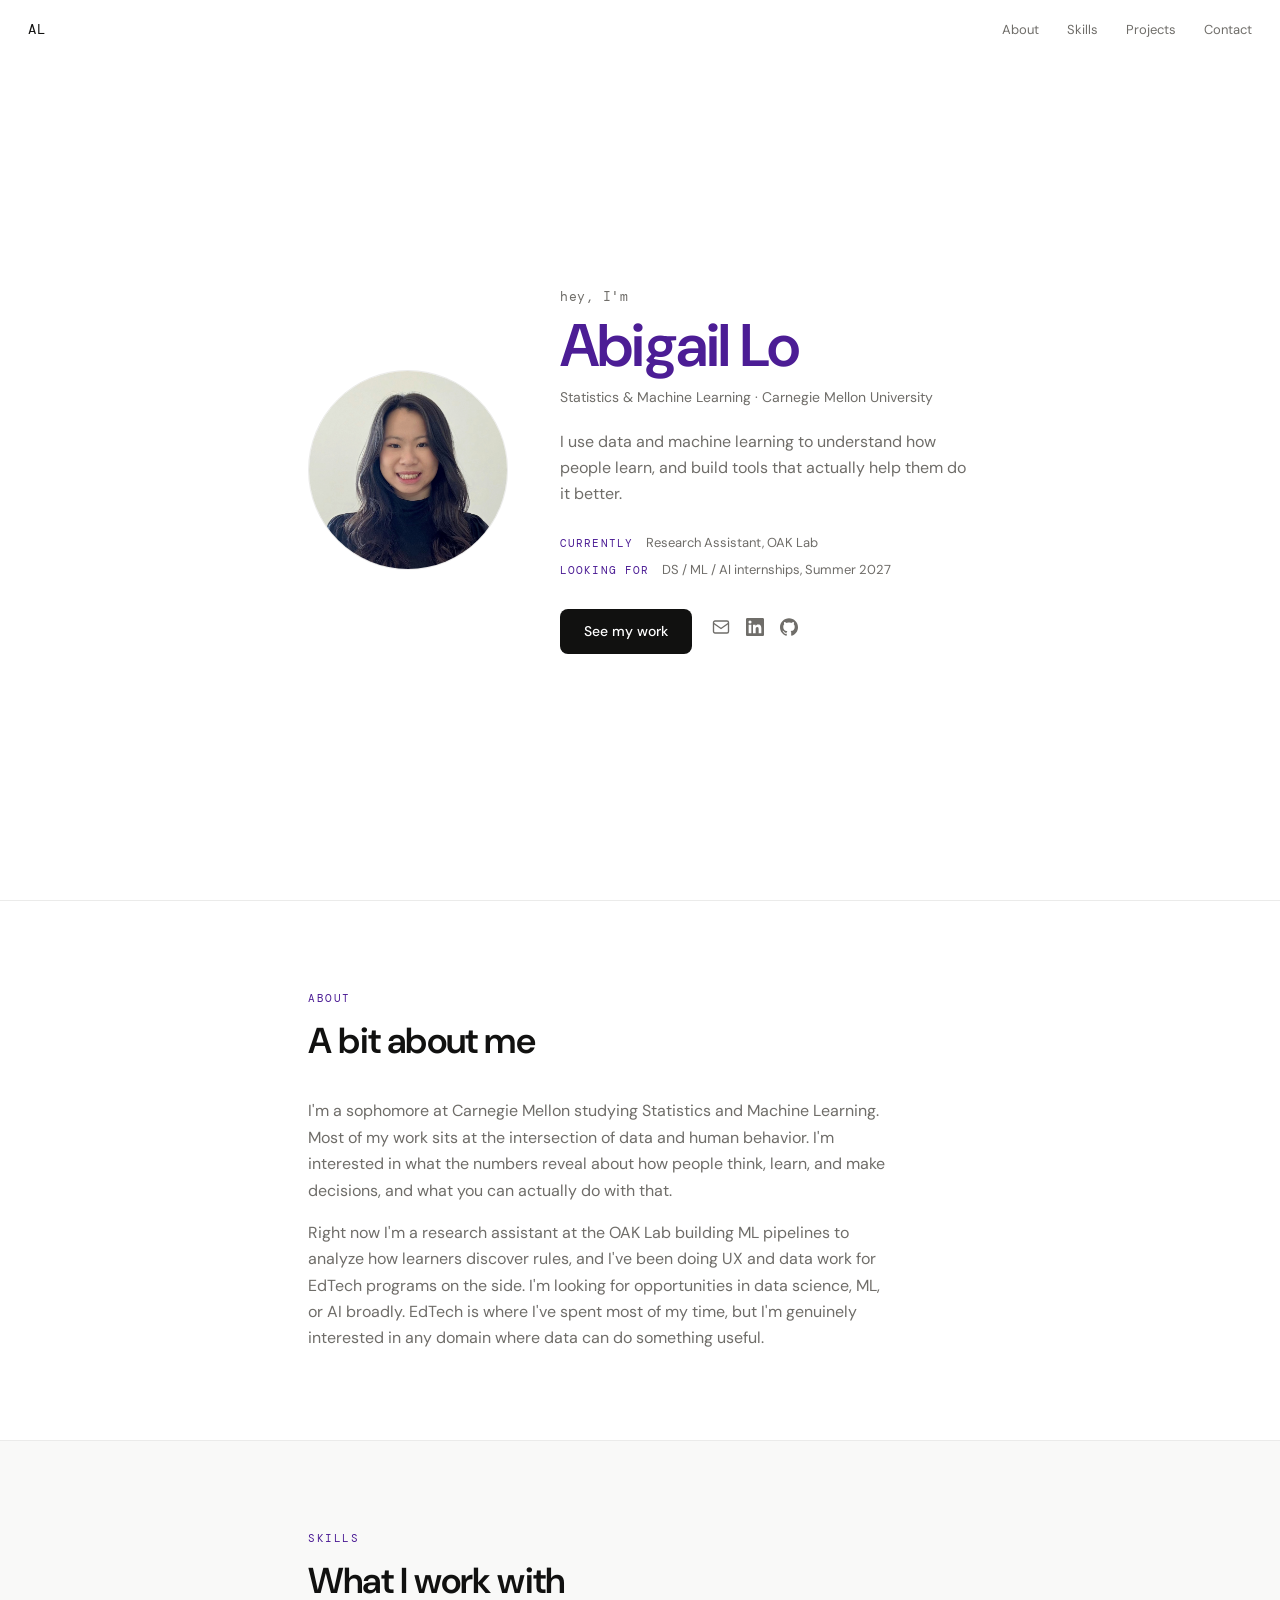
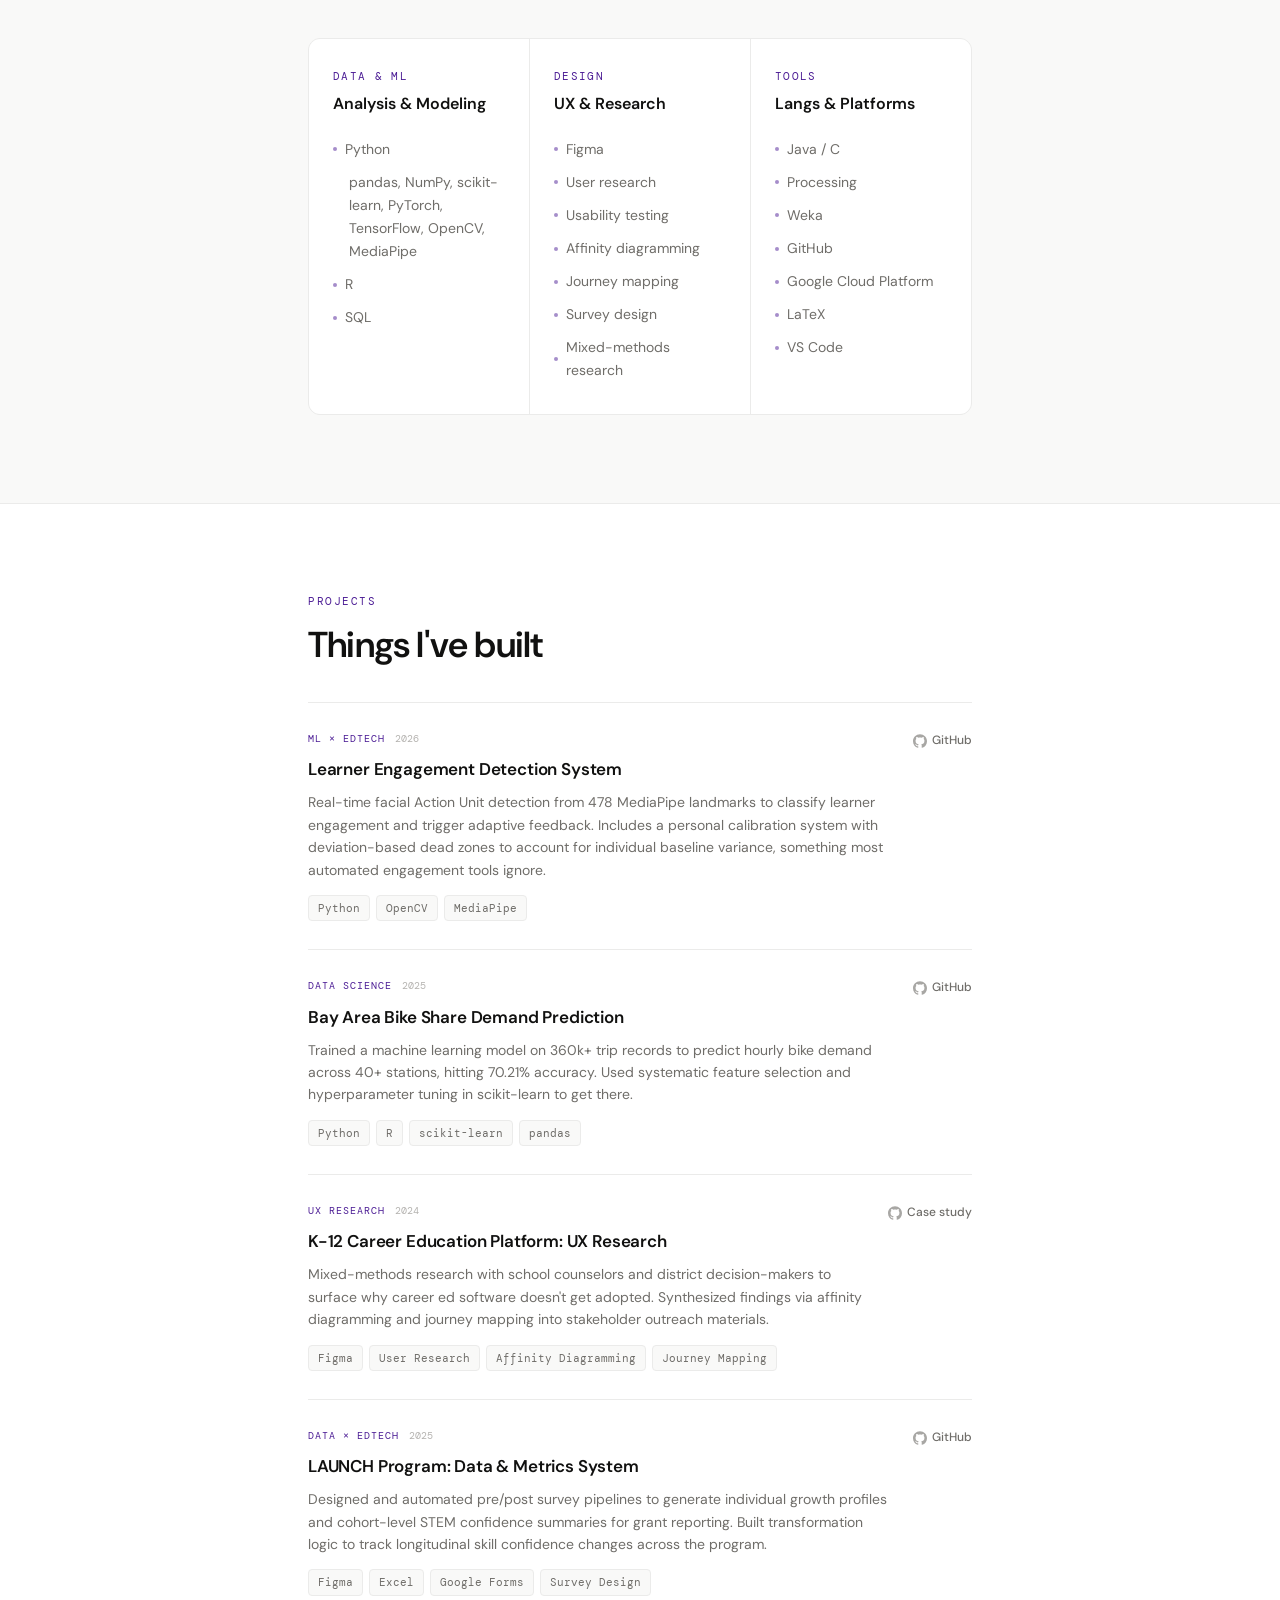
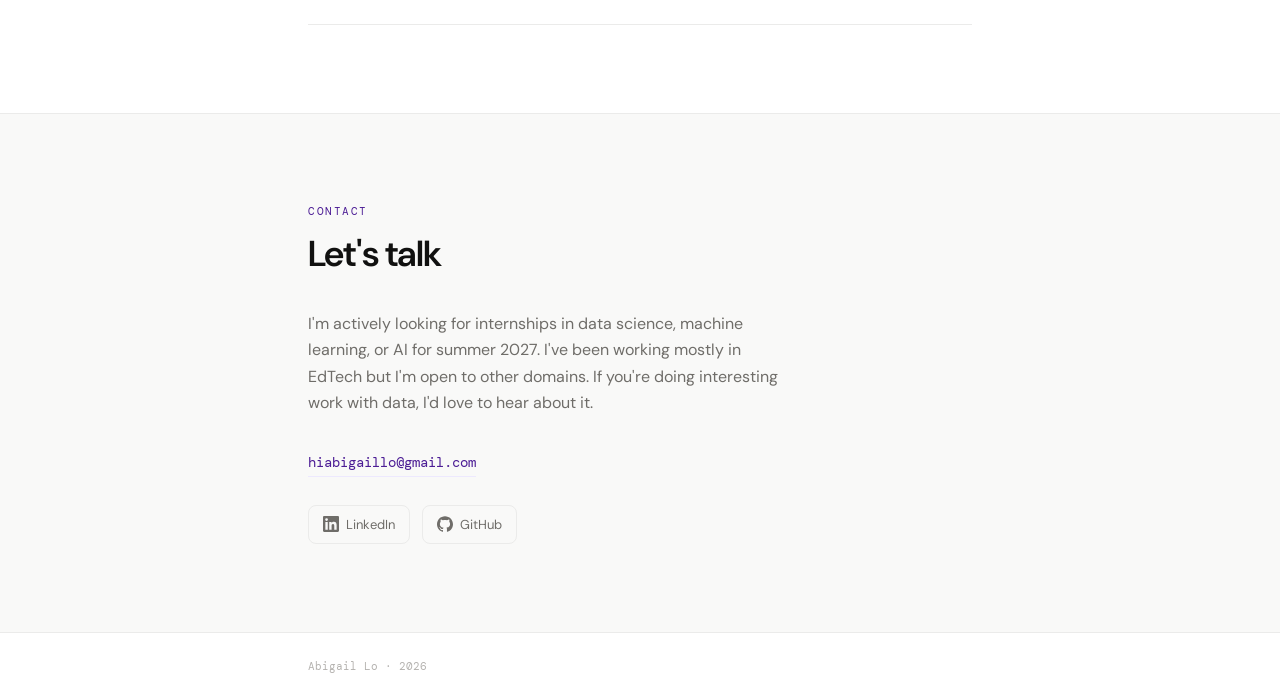
==== index.html @ 0ecbbf52 "initial portfolio site" ====
<!DOCTYPE html>
<html lang="en">
<head>
  <meta charset="UTF-8" />
  <meta name="viewport" content="width=device-width, initial-scale=1.0" />
  <title>Abigail Lo</title>
  <link rel="stylesheet" href="styles.css" />
  <link rel="preconnect" href="https://fonts.googleapis.com" />
  <link rel="preconnect" href="https://fonts.gstatic.com" crossorigin />
  <link href="https://fonts.googleapis.com/css2?family=DM+Sans:ital,opsz,wght@0,9..40,300;0,9..40,400;0,9..40,500;0,9..40,600;1,9..40,400&family=DM+Mono:wght@400;500&display=swap" rel="stylesheet" />
</head>
<body>

  <!-- ── NAV ─────────────────────────────────────────────── -->
  <nav class="nav" id="nav">
    <a class="nav__logo" href="#header-page">AL</a>
    <ul class="nav__links">
      <li><a href="#about">About</a></li>
      <li><a href="#skills">Skills</a></li>
      <li><a href="#projects">Projects</a></li>
      <li><a href="#contact">Contact</a></li>
    </ul>
    <button class="nav__burger" aria-label="Toggle menu" id="burger">
      <span></span><span></span><span></span>
    </button>
  </nav>

  <div class="nav__drawer" id="drawer">
    <ul>
      <li><a href="#about">About</a></li>
      <li><a href="#skills">Skills</a></li>
      <li><a href="#projects">Projects</a></li>
      <li><a href="#contact">Contact</a></li>
    </ul>
  </div>

  <!-- ── HERO / ABOUT ─────────────────────────────────────── -->
  <section class="header-page" id="header-page">
    <div class="container">
      <div class="header-page__inner reveal">

        <img src="headshot.jpg" alt="Abigail Lo" class="header-page__photo" />

        <div class="header-page__content">
          <span class="header-page__greeting">hey, I'm</span>
          <h1 class="header-page__name">Abigail Lo</h1>
          <p class="header-page__meta">Statistics &amp; Machine Learning &middot; Carnegie Mellon University</p>
          <p class="header-page__bio">I use data and machine learning to understand how people learn, and build tools that actually help them do it better.</p>
          <div class="header-page__currently">
            <div><span>Currently</span> Research Assistant, OAK Lab</div>
            <div><span>Looking for</span> DS / ML / AI internships, Summer 2027</div>
          </div>
          <div class="header-page__actions">
            <a class="btn btn--primary" href="#projects">See my work</a>
            <div class="header-page__socials">
              <a href="mailto:hiabigaillo@gmail.com" aria-label="Email">
                <svg width="18" height="18" viewBox="0 0 24 24" fill="none" stroke="currentColor" stroke-width="1.8"><rect x="2" y="4" width="20" height="16" rx="2"/><path d="m2 7 10 7 10-7"/></svg>
              </a>
              <a href="https://www.linkedin.com/in/lo-abigail/" target="_blank" rel="noopener" aria-label="LinkedIn">
                <svg width="18" height="18" viewBox="0 0 24 24" fill="currentColor"><path d="M20.447 20.452h-3.554v-5.569c0-1.328-.027-3.037-1.852-3.037-1.853 0-2.136 1.445-2.136 2.939v5.667H9.351V9h3.414v1.561h.046c.477-.9 1.637-1.85 3.37-1.85 3.601 0 4.267 2.37 4.267 5.455v6.286zM5.337 7.433a2.062 2.062 0 0 1-2.063-2.065 2.064 2.064 0 1 1 2.063 2.065zm1.782 13.019H3.555V9h3.564v11.452zM22.225 0H1.771C.792 0 0 .774 0 1.729v20.542C0 23.227.792 24 1.771 24h20.451C23.2 24 24 23.227 24 22.271V1.729C24 .774 23.2 0 22.222 0h.003z"/></svg>
              </a>
              <a href="https://github.com/HiAbigailLo" target="_blank" rel="noopener" aria-label="GitHub">
                <svg width="18" height="18" viewBox="0 0 24 24" fill="currentColor"><path d="M12 .297c-6.63 0-12 5.373-12 12 0 5.303 3.438 9.8 8.205 11.385.6.113.82-.258.82-.577 0-.285-.01-1.04-.015-2.04-3.338.724-4.042-1.61-4.042-1.61C4.422 18.07 3.633 17.7 3.633 17.7c-1.087-.744.084-.729.084-.729 1.205.084 1.838 1.236 1.838 1.236 1.07 1.835 2.809 1.305 3.495.998.108-.776.417-1.305.76-1.605-2.665-.3-5.466-1.332-5.466-5.93 0-1.31.465-2.38 1.235-3.22-.135-.303-.54-1.523.105-3.176 0 0 1.005-.322 3.3 1.23.96-.267 1.98-.399 3-.405 1.02.006 2.04.138 3 .405 2.28-1.552 3.285-1.23 3.285-1.23.645 1.653.24 2.873.12 3.176.765.84 1.23 1.91 1.23 3.22 0 4.61-2.805 5.625-5.475 5.92.42.36.81 1.096.81 2.22 0 1.606-.015 2.896-.015 3.286 0 .315.21.69.825.57C20.565 22.092 24 17.592 24 12.297c0-6.627-5.373-12-12-12"/></svg>
              </a>
            </div>
          </div>
        </div>

      </div>
    </div>
  </section>

  <hr class="divider" />

  <!-- ── ABOUT ─────────────────────────────────────────────── -->
  <section class="about section" id="about">
    <div class="container">
      <span class="section__label reveal">About</span>
      <h2 class="section__title reveal">A bit about me</h2>
      <div class="about__text reveal">
        <p>I'm a sophomore at Carnegie Mellon studying Statistics and Machine Learning. Most of my work sits at the intersection of data and human behavior. I'm interested in what the numbers reveal about how people think, learn, and make decisions, and what you can actually do with that.</p>
        <p>Right now I'm a research assistant at the OAK Lab building ML pipelines to analyze how learners discover rules, and I've been doing UX and data work for EdTech programs on the side. I'm looking for opportunities in data science, ML, or AI broadly. EdTech is where I've spent most of my time, but I'm genuinely interested in any domain where data can do something useful.</p>
      </div>
    </div>
  </section>

  <hr class="divider" />

  <!-- ── SKILLS ─────────────────────────────────────────────── -->
  <section class="skills section" id="skills">
    <div class="container">
      <span class="section__label reveal">Skills</span>
      <h2 class="section__title reveal">What I work with</h2>
      <div class="skills__grid reveal">

        <div class="skills__group">
          <span class="skills__group-label">Data &amp; ML</span>
          <h3>Analysis &amp; Modeling</h3>
          <ul class="skills__list">
            <li>Python</li>
            <li class="skills__sub-item">pandas, NumPy, scikit-learn, PyTorch, TensorFlow, OpenCV, MediaPipe</li>
            <li>R</li>
            <li>SQL</li>
          </ul>
        </div>

        <div class="skills__group">
          <span class="skills__group-label">Design</span>
          <h3>UX &amp; Research</h3>
          <ul class="skills__list">
            <li>Figma</li>
            <li>User research</li>
            <li>Usability testing</li>
            <li>Affinity diagramming</li>
            <li>Journey mapping</li>
            <li>Survey design</li>
            <li>Mixed-methods research</li>
          </ul>
        </div>

        <div class="skills__group">
          <span class="skills__group-label">Tools</span>
          <h3>Langs &amp; Platforms</h3>
          <ul class="skills__list">
            <li>Java / C</li>
            <li>Processing</li>
            <li>Weka</li>
            <li>GitHub</li>
            <li>Google Cloud Platform</li>
            <li>LaTeX</li>
            <li>VS Code</li>
          </ul>
        </div>

      </div>
    </div>
  </section>

  <hr class="divider" />

  <!-- ── PROJECTS ─────────────────────────────────────────────── -->
  <section class="projects section" id="projects">
    <div class="container">
      <span class="section__label reveal">Projects</span>
      <h2 class="section__title reveal">Things I've built</h2>

      <div class="projects__list">

        <article class="project-card reveal">
          <div class="project-card__left">
            <div class="project-card__meta">
              <span class="project-card__domain">ML × EdTech</span>
              <span class="project-card__year">2026</span>
            </div>
            <h3 class="project-card__title">Learner Engagement Detection System</h3>
            <p class="project-card__desc">Real-time facial Action Unit detection from 478 MediaPipe landmarks to classify learner engagement and trigger adaptive feedback. Includes a personal calibration system with deviation-based dead zones to account for individual baseline variance, something most automated engagement tools ignore.</p>
            <div class="project-card__tags">
              <span>Python</span><span>OpenCV</span><span>MediaPipe</span>
            </div>
          </div>
          <div class="project-card__links">
            <a href="https://github.com/HiAbigailLo" target="_blank" rel="noopener" class="project-card__link">
              <svg width="14" height="14" viewBox="0 0 24 24" fill="currentColor"><path d="M12 .297c-6.63 0-12 5.373-12 12 0 5.303 3.438 9.8 8.205 11.385.6.113.82-.258.82-.577 0-.285-.01-1.04-.015-2.04-3.338.724-4.042-1.61-4.042-1.61C4.422 18.07 3.633 17.7 3.633 17.7c-1.087-.744.084-.729.084-.729 1.205.084 1.838 1.236 1.838 1.236 1.07 1.835 2.809 1.305 3.495.998.108-.776.417-1.305.76-1.605-2.665-.3-5.466-1.332-5.466-5.93 0-1.31.465-2.38 1.235-3.22-.135-.303-.54-1.523.105-3.176 0 0 1.005-.322 3.3 1.23.96-.267 1.98-.399 3-.405 1.02.006 2.04.138 3 .405 2.28-1.552 3.285-1.23 3.285-1.23.645 1.653.24 2.873.12 3.176.765.84 1.23 1.91 1.23 3.22 0 4.61-2.805 5.625-5.475 5.92.42.36.81 1.096.81 2.22 0 1.606-.015 2.896-.015 3.286 0 .315.21.69.825.57C20.565 22.092 24 17.592 24 12.297c0-6.627-5.373-12-12-12"/></svg>
              GitHub
            </a>
          </div>
        </article>

        <article class="project-card reveal">
          <div class="project-card__left">
            <div class="project-card__meta">
              <span class="project-card__domain">Data Science</span>
              <span class="project-card__year">2025</span>
            </div>
            <h3 class="project-card__title">Bay Area Bike Share Demand Prediction</h3>
            <p class="project-card__desc">Trained a machine learning model on 360k+ trip records to predict hourly bike demand across 40+ stations, hitting 70.21% accuracy. Used systematic feature selection and hyperparameter tuning in scikit-learn to get there.</p>
            <div class="project-card__tags">
              <span>Python</span><span>R</span><span>scikit-learn</span><span>pandas</span>
            </div>
          </div>
          <div class="project-card__links">
            <a href="https://github.com/HiAbigailLo" target="_blank" rel="noopener" class="project-card__link">
              <svg width="14" height="14" viewBox="0 0 24 24" fill="currentColor"><path d="M12 .297c-6.63 0-12 5.373-12 12 0 5.303 3.438 9.8 8.205 11.385.6.113.82-.258.82-.577 0-.285-.01-1.04-.015-2.04-3.338.724-4.042-1.61-4.042-1.61C4.422 18.07 3.633 17.7 3.633 17.7c-1.087-.744.084-.729.084-.729 1.205.084 1.838 1.236 1.838 1.236 1.07 1.835 2.809 1.305 3.495.998.108-.776.417-1.305.76-1.605-2.665-.3-5.466-1.332-5.466-5.93 0-1.31.465-2.38 1.235-3.22-.135-.303-.54-1.523.105-3.176 0 0 1.005-.322 3.3 1.23.96-.267 1.98-.399 3-.405 1.02.006 2.04.138 3 .405 2.28-1.552 3.285-1.23 3.285-1.23.645 1.653.24 2.873.12 3.176.765.84 1.23 1.91 1.23 3.22 0 4.61-2.805 5.625-5.475 5.92.42.36.81 1.096.81 2.22 0 1.606-.015 2.896-.015 3.286 0 .315.21.69.825.57C20.565 22.092 24 17.592 24 12.297c0-6.627-5.373-12-12-12"/></svg>
              GitHub
            </a>
          </div>
        </article>

        <article class="project-card reveal">
          <div class="project-card__left">
            <div class="project-card__meta">
              <span class="project-card__domain">UX Research</span>
              <span class="project-card__year">2024</span>
            </div>
            <h3 class="project-card__title">K-12 Career Education Platform: UX Research</h3>
            <p class="project-card__desc">Mixed-methods research with school counselors and district decision-makers to surface why career ed software doesn't get adopted. Synthesized findings via affinity diagramming and journey mapping into stakeholder outreach materials.</p>
            <div class="project-card__tags">
              <span>Figma</span><span>User Research</span><span>Affinity Diagramming</span><span>Journey Mapping</span>
            </div>
          </div>
          <div class="project-card__links">
            <a href="https://github.com/HiAbigailLo" target="_blank" rel="noopener" class="project-card__link">
              <svg width="14" height="14" viewBox="0 0 24 24" fill="currentColor"><path d="M12 .297c-6.63 0-12 5.373-12 12 0 5.303 3.438 9.8 8.205 11.385.6.113.82-.258.82-.577 0-.285-.01-1.04-.015-2.04-3.338.724-4.042-1.61-4.042-1.61C4.422 18.07 3.633 17.7 3.633 17.7c-1.087-.744.084-.729.084-.729 1.205.084 1.838 1.236 1.838 1.236 1.07 1.835 2.809 1.305 3.495.998.108-.776.417-1.305.76-1.605-2.665-.3-5.466-1.332-5.466-5.93 0-1.31.465-2.38 1.235-3.22-.135-.303-.54-1.523.105-3.176 0 0 1.005-.322 3.3 1.23.96-.267 1.98-.399 3-.405 1.02.006 2.04.138 3 .405 2.28-1.552 3.285-1.23 3.285-1.23.645 1.653.24 2.873.12 3.176.765.84 1.23 1.91 1.23 3.22 0 4.61-2.805 5.625-5.475 5.92.42.36.81 1.096.81 2.22 0 1.606-.015 2.896-.015 3.286 0 .315.21.69.825.57C20.565 22.092 24 17.592 24 12.297c0-6.627-5.373-12-12-12"/></svg>
              Case study
            </a>
          </div>
        </article>

        <article class="project-card reveal">
          <div class="project-card__left">
            <div class="project-card__meta">
              <span class="project-card__domain">Data × EdTech</span>
              <span class="project-card__year">2025</span>
            </div>
            <h3 class="project-card__title">LAUNCH Program: Data &amp; Metrics System</h3>
            <p class="project-card__desc">Designed and automated pre/post survey pipelines to generate individual growth profiles and cohort-level STEM confidence summaries for grant reporting. Built transformation logic to track longitudinal skill confidence changes across the program.</p>
            <div class="project-card__tags">
              <span>Figma</span><span>Excel</span><span>Google Forms</span><span>Survey Design</span>
            </div>
          </div>
          <div class="project-card__links">
            <a href="https://github.com/HiAbigailLo" target="_blank" rel="noopener" class="project-card__link">
              <svg width="14" height="14" viewBox="0 0 24 24" fill="currentColor"><path d="M12 .297c-6.63 0-12 5.373-12 12 0 5.303 3.438 9.8 8.205 11.385.6.113.82-.258.82-.577 0-.285-.01-1.04-.015-2.04-3.338.724-4.042-1.61-4.042-1.61C4.422 18.07 3.633 17.7 3.633 17.7c-1.087-.744.084-.729.084-.729 1.205.084 1.838 1.236 1.838 1.236 1.07 1.835 2.809 1.305 3.495.998.108-.776.417-1.305.76-1.605-2.665-.3-5.466-1.332-5.466-5.93 0-1.31.465-2.38 1.235-3.22-.135-.303-.54-1.523.105-3.176 0 0 1.005-.322 3.3 1.23.96-.267 1.98-.399 3-.405 1.02.006 2.04.138 3 .405 2.28-1.552 3.285-1.23 3.285-1.23.645 1.653.24 2.873.12 3.176.765.84 1.23 1.91 1.23 3.22 0 4.61-2.805 5.625-5.475 5.92.42.36.81 1.096.81 2.22 0 1.606-.015 2.896-.015 3.286 0 .315.21.69.825.57C20.565 22.092 24 17.592 24 12.297c0-6.627-5.373-12-12-12"/></svg>
              GitHub
            </a>
          </div>
        </article>

      </div>
    </div>
  </section>

  <hr class="divider" />

  <!-- ── CONTACT ─────────────────────────────────────────────── -->
  <section class="contact section" id="contact">
    <div class="container">
      <span class="section__label reveal">Contact</span>
      <h2 class="section__title reveal">Let's talk</h2>
      <div class="contact__body reveal">
        <p>I'm actively looking for internships in data science, machine learning, or AI for summer 2027. I've been working mostly in EdTech but I'm open to other domains. If you're doing interesting work with data, I'd love to hear about it.</p>
        <a class="contact__email" href="mailto:hiabigaillo@gmail.com">hiabigaillo@gmail.com</a>
        <div class="contact__icons">
          <a href="https://www.linkedin.com/in/lo-abigail/" target="_blank" rel="noopener" class="contact__icon-link" aria-label="LinkedIn">
            <svg width="16" height="16" viewBox="0 0 24 24" fill="currentColor"><path d="M20.447 20.452h-3.554v-5.569c0-1.328-.027-3.037-1.852-3.037-1.853 0-2.136 1.445-2.136 2.939v5.667H9.351V9h3.414v1.561h.046c.477-.9 1.637-1.85 3.37-1.85 3.601 0 4.267 2.37 4.267 5.455v6.286zM5.337 7.433a2.062 2.062 0 0 1-2.063-2.065 2.064 2.064 0 1 1 2.063 2.065zm1.782 13.019H3.555V9h3.564v11.452zM22.225 0H1.771C.792 0 0 .774 0 1.729v20.542C0 23.227.792 24 1.771 24h20.451C23.2 24 24 23.227 24 22.271V1.729C24 .774 23.2 0 22.222 0h.003z"/></svg>
            LinkedIn
          </a>
          <a href="https://github.com/HiAbigailLo" target="_blank" rel="noopener" class="contact__icon-link" aria-label="GitHub">
            <svg width="16" height="16" viewBox="0 0 24 24" fill="currentColor"><path d="M12 .297c-6.63 0-12 5.373-12 12 0 5.303 3.438 9.8 8.205 11.385.6.113.82-.258.82-.577 0-.285-.01-1.04-.015-2.04-3.338.724-4.042-1.61-4.042-1.61C4.422 18.07 3.633 17.7 3.633 17.7c-1.087-.744.084-.729.084-.729 1.205.084 1.838 1.236 1.838 1.236 1.07 1.835 2.809 1.305 3.495.998.108-.776.417-1.305.76-1.605-2.665-.3-5.466-1.332-5.466-5.93 0-1.31.465-2.38 1.235-3.22-.135-.303-.54-1.523.105-3.176 0 0 1.005-.322 3.3 1.23.96-.267 1.98-.399 3-.405 1.02.006 2.04.138 3 .405 2.28-1.552 3.285-1.23 3.285-1.23.645 1.653.24 2.873.12 3.176.765.84 1.23 1.91 1.23 3.22 0 4.61-2.805 5.625-5.475 5.92.42.36.81 1.096.81 2.22 0 1.606-.015 2.896-.015 3.286 0 .315.21.69.825.57C20.565 22.092 24 17.592 24 12.297c0-6.627-5.373-12-12-12"/></svg>
            GitHub
          </a>
        </div>
      </div>
    </div>
  </section>

  <!-- ── FOOTER ─────────────────────────────────────────────── -->
  <footer class="footer">
    <div class="container">
      <p>Abigail Lo · <span id="year"></span></p>
    </div>
  </footer>

  <script src="script.js"></script>
</body>
</html>
---- styles.css ----
/* ── Reset & Base ─────────────────────────────────────────── */
*, *::before, *::after { box-sizing: border-box; margin: 0; padding: 0; }

:root {
  --bg:         #FFFFFF;
  --bg-subtle:  #F9F9F8;
  --border:     #EBEBEA;
  --text:       #111110;
  --text-muted: #6F6D69;
  --text-light: #B5B3B0;

  --purple:     #4C1D95;
  --purple-dim: #EDE9FE;

  --radius-sm:  4px;
  --radius-md:  8px;
  --radius-lg:  12px;

  --shadow-sm:  0 1px 3px rgba(0,0,0,0.06);
  --shadow-md:  0 4px 16px rgba(0,0,0,0.08);

  --font-sans:  'DM Sans', system-ui, sans-serif;
  --font-mono:  'DM Mono', monospace;

  --nav-h: 60px;
  --max-w: 720px;
}

html { scroll-behavior: smooth; }

body {
  font-family: var(--font-sans);
  background: var(--bg);
  color: var(--text);
  line-height: 1.65;
  -webkit-font-smoothing: antialiased;
}

a { color: inherit; text-decoration: none; }
ul { list-style: none; }

.container {
  max-width: var(--max-w);
  margin: 0 auto;
  padding: 0 28px;
}

.section { padding: 88px 0; }

/* ── Reveal ───────────────────────────────────────────────── */
.reveal {
  opacity: 0;
  transform: translateY(18px);
  transition: opacity 0.5s ease, transform 0.5s ease;
}
.reveal.visible { opacity: 1; transform: translateY(0); }

/* ── Section labels ───────────────────────────────────────── */
.section__label {
  display: block;
  font-family: var(--font-mono);
  font-size: 11px;
  letter-spacing: 0.14em;
  text-transform: uppercase;
  color: var(--purple);
  margin-bottom: 12px;
}

.section__title {
  font-size: clamp(26px, 3.5vw, 36px);
  font-weight: 600;
  letter-spacing: -0.022em;
  line-height: 1.2;
  margin-bottom: 36px;
}

/* ── Buttons ──────────────────────────────────────────────── */
.btn {
  display: inline-flex;
  align-items: center;
  gap: 8px;
  padding: 11px 24px;
  border-radius: var(--radius-md);
  font-size: 14px;
  font-weight: 500;
  cursor: pointer;
  border: none;
  transition: opacity 0.15s, transform 0.15s;
}
.btn:hover { transform: translateY(-1px); opacity: 0.88; }

.btn--primary { background: var(--text); color: var(--bg); }
.btn--ghost {
  background: transparent;
  color: var(--text-muted);
  border: 1px solid var(--border);
}
.btn--ghost:hover { color: var(--text); opacity: 1; }

/* ── Nav ──────────────────────────────────────────────────── */
.nav {
  position: fixed;
  top: 0; left: 0; right: 0;
  height: var(--nav-h);
  display: flex;
  align-items: center;
  justify-content: space-between;
  padding: 0 28px;
  background: rgba(255,255,255,0.9);
  backdrop-filter: blur(10px);
  -webkit-backdrop-filter: blur(10px);
  border-bottom: 1px solid transparent;
  z-index: 100;
  transition: border-color 0.2s;
}
.nav.scrolled { border-bottom-color: var(--border); }

.nav__logo {
  font-family: var(--font-mono);
  font-size: 14px;
  color: var(--text);
  letter-spacing: 0.05em;
}

.nav__links {
  display: flex;
  align-items: center;
  gap: 28px;
}
.nav__links a {
  font-size: 13px;
  color: var(--text-muted);
  transition: color 0.15s;
}
.nav__links a:hover { color: var(--text); }

.nav__resume {
  font-family: var(--font-mono);
  font-size: 12px !important;
  color: var(--purple) !important;
  border: 1px solid var(--purple-dim) !important;
  padding: 5px 12px;
  border-radius: var(--radius-sm);
}
.nav__resume:hover { background: var(--purple-dim); opacity: 1 !important; }

.nav__burger {
  display: none;
  flex-direction: column;
  gap: 5px;
  background: none;
  border: none;
  cursor: pointer;
  padding: 4px;
}
.nav__burger span {
  display: block;
  width: 20px;
  height: 1.5px;
  background: var(--text);
  border-radius: 2px;
}

.nav__drawer {
  display: none;
  position: fixed;
  top: var(--nav-h);
  left: 0; right: 0;
  background: var(--bg);
  border-bottom: 1px solid var(--border);
  padding: 20px 28px 28px;
  z-index: 99;
  opacity: 0;
  transform: translateY(-6px);
  transition: transform 0.2s ease, opacity 0.2s ease;
  pointer-events: none;
}
.nav__drawer.open { transform: translateY(0); opacity: 1; pointer-events: all; }
.nav__drawer ul { display: flex; flex-direction: column; gap: 16px; }
.nav__drawer a { font-size: 15px; color: var(--text); }

@media (max-width: 600px) {
  .nav__links { display: none; }
  .nav__burger { display: flex; }
  .nav__drawer { display: block; }
}

/* ── Hero ─────────────────────────────────────────────────── */
.header-page {
  min-height: 100svh;
  display: flex;
  align-items: center;
  padding: calc(var(--nav-h) + 40px) 0 60px;
}

.header-page__inner {
  display: grid;
  grid-template-columns: 200px 1fr;
  gap: 52px;
  align-items: center;
}

.header-page__photo {
  width: 200px;
  height: 200px;
  border-radius: 50%;
  object-fit: cover;
  object-position: center 15%;
  border: 1px solid var(--border);
}

.header-page__greeting {
  font-family: var(--font-mono);
  font-size: 13px;
  color: var(--text-muted);
  letter-spacing: 0.04em;
  display: block;
  margin-bottom: 8px;
}

.header-page__name {
  font-size: clamp(36px, 5.5vw, 60px);
  font-weight: 600;
  letter-spacing: -0.03em;
  line-height: 1.0;
  margin-bottom: 10px;
  color: var(--purple);
}

.header-page__meta {
  font-size: 14px;
  color: var(--text-muted);
  margin-bottom: 20px;
}

.header-page__bio {
  font-size: 16px;
  color: var(--text-muted);
  line-height: 1.65;
  max-width: 480px;
  margin-bottom: 24px;
}

.header-page__currently {
  display: flex;
  flex-direction: column;
  gap: 6px;
  margin-bottom: 28px;
}

.header-page__currently div {
  font-size: 13px;
  color: var(--text-muted);
}

.header-page__currently span {
  font-family: var(--font-mono);
  font-size: 11px;
  text-transform: uppercase;
  letter-spacing: 0.1em;
  color: var(--purple);
  margin-right: 10px;
}

.header-page__actions {
  display: flex;
  align-items: center;
  gap: 20px;
  flex-wrap: wrap;
}

.header-page__socials {
  display: flex;
  gap: 16px;
}

.header-page__socials a {
  color: var(--text-muted);
  transition: color 0.15s;
}
.header-page__socials a:hover { color: var(--text); }

@media (max-width: 600px) {
  .header-page__inner {
    grid-template-columns: 1fr;
    text-align: center;
  }
  .header-page__photo {
    width: 140px;
    height: 140px;
    margin: 0 auto;
  }
  .header-page__bio { max-width: 100%; }
  .header-page__actions { justify-content: center; }
  .header-page__socials { justify-content: center; }
}

/* ── Divider ──────────────────────────────────────────────── */
.divider {
  border: none;
  border-top: 1px solid var(--border);
  margin: 0;
}

/* ── About ────────────────────────────────────────────────── */

/* ── About ────────────────────────────────────────────────── */
.about { background: var(--bg); }

.about__text p {
  font-size: 16px;
  color: var(--text-muted);
  margin-bottom: 16px;
  max-width: 580px;
}
.about__text p:last-child { margin-bottom: 0; }

/* ── Skills ───────────────────────────────────────────────── */
.skills { background: var(--bg-subtle); }

.skills__grid {
  display: grid;
  grid-template-columns: repeat(3, 1fr);
  gap: 1px;
  background: var(--border);
  border: 1px solid var(--border);
  border-radius: var(--radius-lg);
  overflow: hidden;
}

.skills__group {
  background: var(--bg);
  padding: 28px 24px 32px;
}

.skills__group-label {
  font-family: var(--font-mono);
  font-size: 11px;
  letter-spacing: 0.12em;
  text-transform: uppercase;
  color: var(--purple);
  display: block;
  margin-bottom: 6px;
}

.skills__group h3 {
  font-size: 16px;
  font-weight: 600;
  margin-bottom: 20px;
  color: var(--text);
}

.skills__list {
  display: flex;
  flex-direction: column;
  gap: 10px;
}

.skills__list li {
  font-size: 14px;
  color: var(--text-muted);
  display: flex;
  align-items: center;
  gap: 8px;
}

.skills__sub-item {
  font-size: 12px;
  color: var(--text-light);
  padding-left: 16px;
}

.skills__sub-item::before {
  display: none;
}

.skills__list li::before {
  content: '';
  width: 4px;
  height: 4px;
  border-radius: 50%;
  background: var(--purple);
  flex-shrink: 0;
  opacity: 0.5;
}

@media (max-width: 640px) {
  .skills__grid { grid-template-columns: 1fr; }
}

/* ── Projects ─────────────────────────────────────────────── */
.projects { background: var(--bg); }

.projects__list {
  display: flex;
  flex-direction: column;
  gap: 0;
}

.project-card {
  padding: 28px 0;
  border-bottom: 1px solid var(--border);
  display: grid;
  grid-template-columns: 1fr auto;
  gap: 20px;
  align-items: start;
  transition: background 0.15s;
}
.project-card:first-child { border-top: 1px solid var(--border); }

.project-card__left { min-width: 0; }

.project-card__meta {
  display: flex;
  align-items: center;
  gap: 10px;
  margin-bottom: 8px;
}

.project-card__domain {
  font-family: var(--font-mono);
  font-size: 10px;
  letter-spacing: 0.1em;
  text-transform: uppercase;
  color: var(--purple);
}

.project-card__year {
  font-family: var(--font-mono);
  font-size: 10px;
  color: var(--text-light);
}

.project-card__title {
  font-size: 17px;
  font-weight: 600;
  letter-spacing: -0.01em;
  margin-bottom: 8px;
  color: var(--text);
}

.project-card__desc {
  font-size: 14px;
  color: var(--text-muted);
  line-height: 1.6;
  margin-bottom: 14px;
}

.project-card__tags {
  display: flex;
  flex-wrap: wrap;
  gap: 6px;
}
.project-card__tags span {
  font-family: var(--font-mono);
  font-size: 11px;
  padding: 3px 9px;
  background: var(--bg-subtle);
  border: 1px solid var(--border);
  border-radius: var(--radius-sm);
  color: var(--text-muted);
}

.project-card__links {
  display: flex;
  flex-direction: column;
  gap: 8px;
  align-items: flex-end;
  flex-shrink: 0;
}

.project-card__link {
  display: inline-flex;
  align-items: center;
  gap: 5px;
  font-size: 12px;
  font-weight: 500;
  color: var(--text-muted);
  white-space: nowrap;
  transition: color 0.15s;
}
.project-card__link:hover { color: var(--text); }
.project-card__link svg { opacity: 0.6; }

@media (max-width: 500px) {
  .project-card {
    grid-template-columns: 1fr;
  }
  .project-card__links {
    flex-direction: row;
    align-items: center;
  }
}

/* ── Contact ──────────────────────────────────────────────── */
.contact { background: var(--bg-subtle); }

.contact__body {
  max-width: 480px;
}

.contact__body p {
  font-size: 16px;
  color: var(--text-muted);
  margin-bottom: 32px;
}

.contact__email {
  display: inline-block;
  font-family: var(--font-mono);
  font-size: 14px;
  color: var(--purple);
  border-bottom: 1px solid var(--purple-dim);
  padding-bottom: 2px;
  margin-bottom: 28px;
  transition: border-color 0.15s;
}
.contact__email:hover { border-color: var(--purple); }

.contact__icons {
  display: flex;
  gap: 12px;
}

.contact__icon-link {
  display: flex;
  align-items: center;
  gap: 7px;
  font-size: 13px;
  color: var(--text-muted);
  border: 1px solid var(--border);
  border-radius: var(--radius-md);
  padding: 8px 14px;
  transition: color 0.15s, border-color 0.15s;
}
.contact__icon-link:hover {
  color: var(--text);
  border-color: var(--text-muted);
}

/* ── Footer ───────────────────────────────────────────────── */
.footer {
  border-top: 1px solid var(--border);
  padding: 24px 0;
}
.footer .container {
  display: flex;
  justify-content: space-between;
  align-items: center;
}
.footer p {
  font-family: var(--font-mono);
  font-size: 11px;
  color: var(--text-light);
}
.footer a {
  font-family: var(--font-mono);
  font-size: 11px;
  color: var(--text-light);
  transition: color 0.15s;
}
.footer a:hover { color: var(--text-muted); }

/* ── Stagger ──────────────────────────────────────────────── */
.reveal:nth-child(2) { transition-delay: 0.07s; }
.reveal:nth-child(3) { transition-delay: 0.14s; }
.reveal:nth-child(4) { transition-delay: 0.21s; }
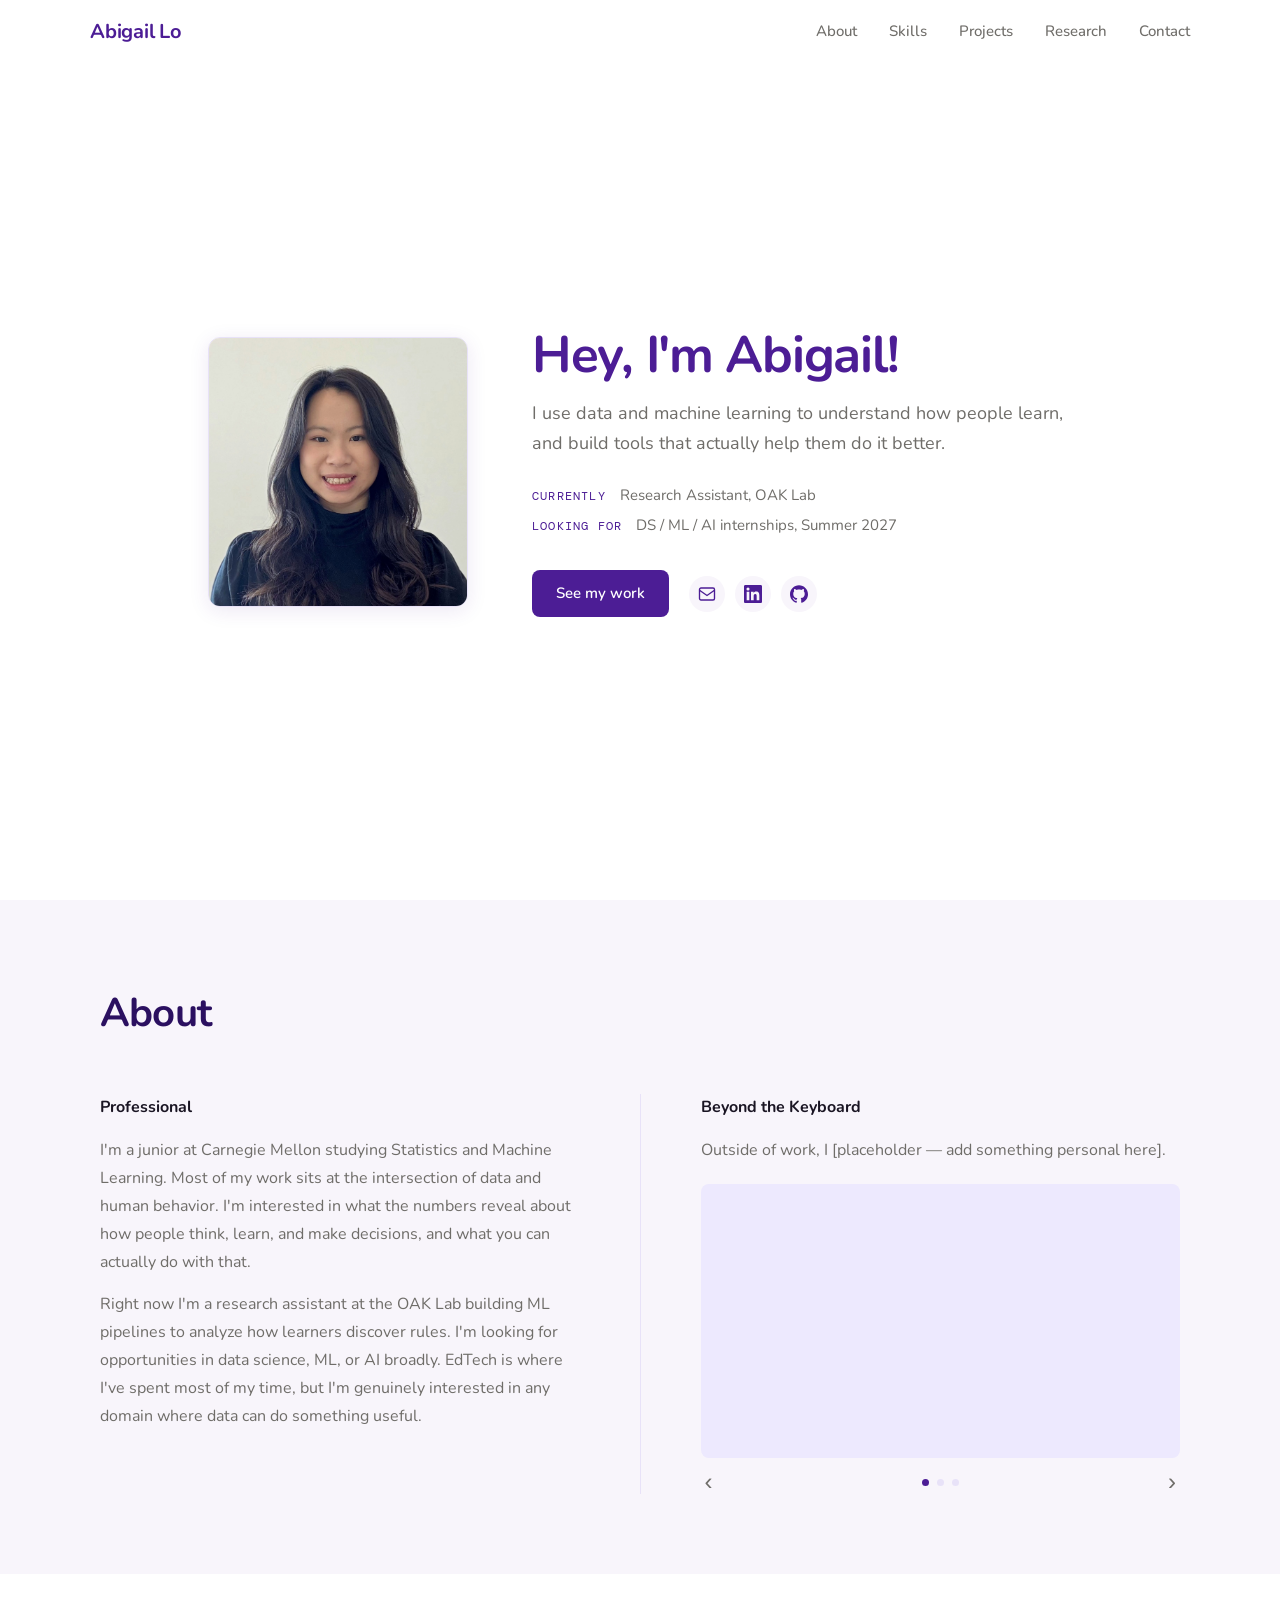
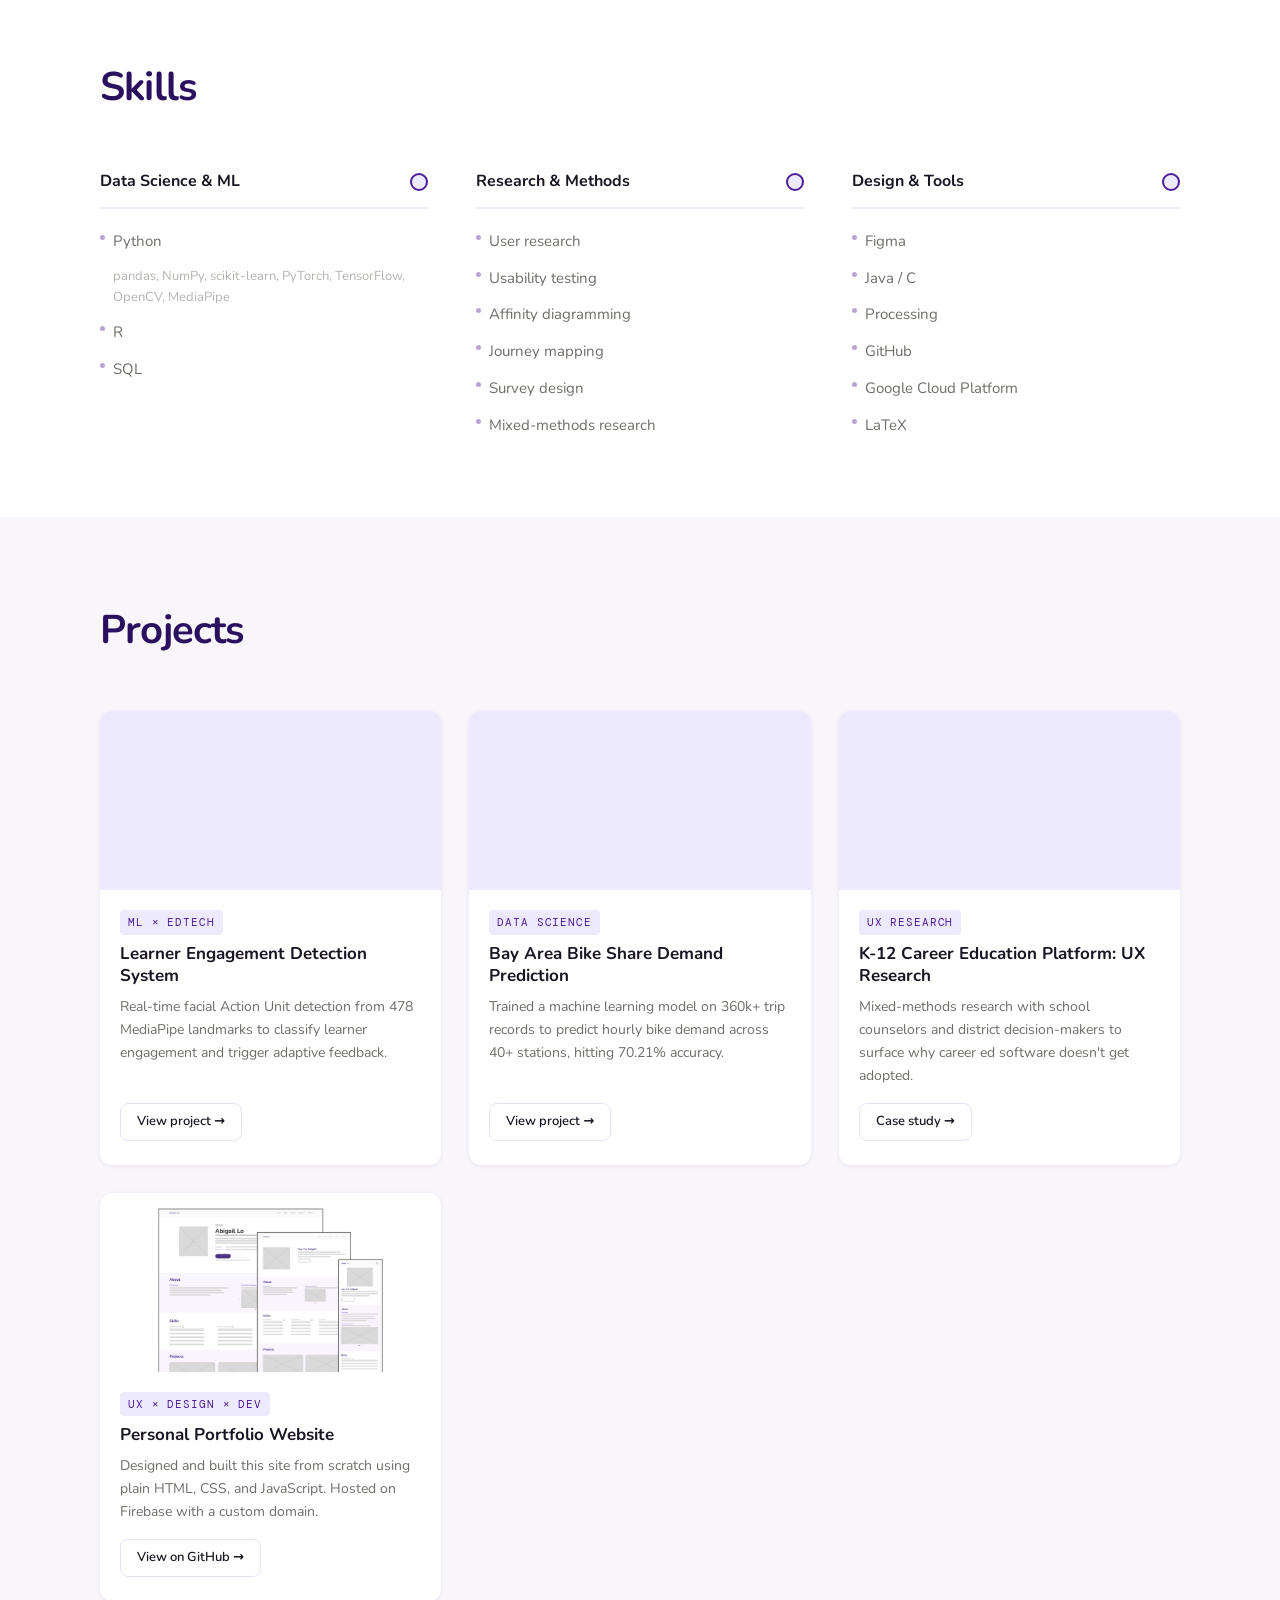
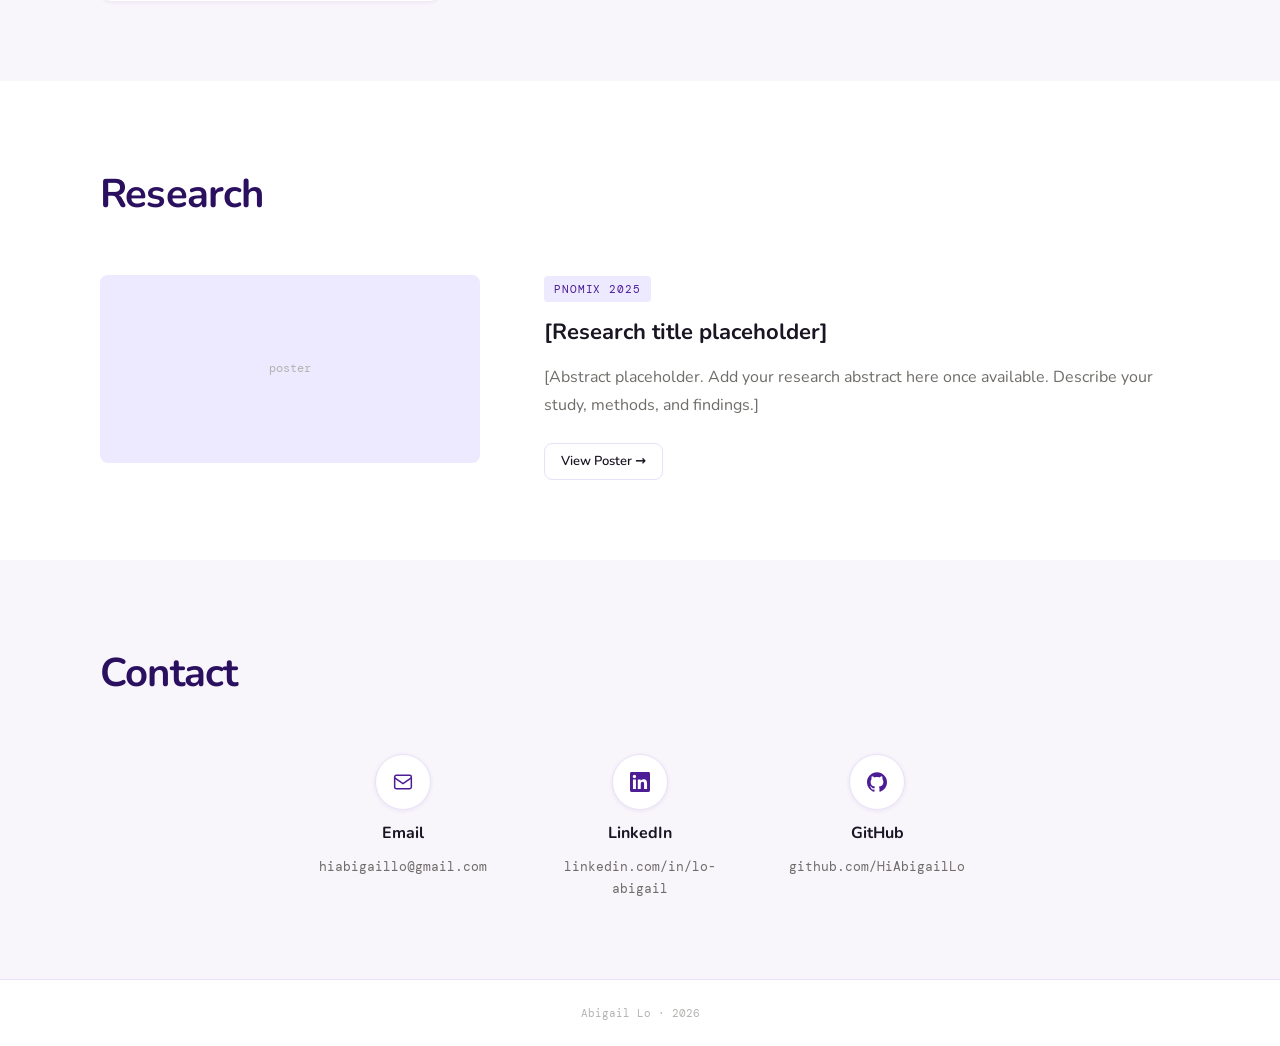
==== commit 075ae4eb: "Website Redesign" ====
--- a/index.html
+++ b/index.html
@@ -7,17 +7,18 @@
   <link rel="stylesheet" href="styles.css" />
   <link rel="preconnect" href="https://fonts.googleapis.com" />
   <link rel="preconnect" href="https://fonts.gstatic.com" crossorigin />
-  <link href="https://fonts.googleapis.com/css2?family=DM+Sans:ital,opsz,wght@0,9..40,300;0,9..40,400;0,9..40,500;0,9..40,600;1,9..40,400&family=DM+Mono:wght@400;500&display=swap" rel="stylesheet" />
+  <link href="https://fonts.googleapis.com/css2?family=Nunito:ital,wght@0,400;0,500;0,600;0,700;1,400&family=DM+Mono:wght@400;500&display=swap" rel="stylesheet" />
 </head>
 <body>
 
   <!-- ── NAV ─────────────────────────────────────────────── -->
   <nav class="nav" id="nav">
-    <a class="nav__logo" href="#header-page">AL</a>
+    <a class="nav__logo" href="#hero">Abigail Lo</a>
     <ul class="nav__links">
       <li><a href="#about">About</a></li>
       <li><a href="#skills">Skills</a></li>
       <li><a href="#projects">Projects</a></li>
+      <li><a href="#research">Research</a></li>
       <li><a href="#contact">Contact</a></li>
     </ul>
     <button class="nav__burger" aria-label="Toggle menu" id="burger">
@@ -30,72 +31,89 @@
       <li><a href="#about">About</a></li>
       <li><a href="#skills">Skills</a></li>
       <li><a href="#projects">Projects</a></li>
+      <li><a href="#research">Research</a></li>
       <li><a href="#contact">Contact</a></li>
     </ul>
   </div>
 
-  <!-- ── HERO / ABOUT ─────────────────────────────────────── -->
-  <section class="header-page" id="header-page">
-    <div class="container">
-      <div class="header-page__inner reveal">
-
-        <img src="headshot.jpg" alt="Abigail Lo" class="header-page__photo" />
-
-        <div class="header-page__content">
-          <span class="header-page__greeting">hey, I'm</span>
-          <h1 class="header-page__name">Abigail Lo</h1>
-          <p class="header-page__meta">Statistics &amp; Machine Learning &middot; Carnegie Mellon University</p>
-          <p class="header-page__bio">I use data and machine learning to understand how people learn, and build tools that actually help them do it better.</p>
-          <div class="header-page__currently">
-            <div><span>Currently</span> Research Assistant, OAK Lab</div>
-            <div><span>Looking for</span> DS / ML / AI internships, Summer 2027</div>
-          </div>
-          <div class="header-page__actions">
+  <!-- ── HERO ─────────────────────────────────────────────── -->
+  <section class="hero" id="hero">
+    <div class="container">
+      <div class="hero__inner">
+        <div class="hero__photo-wrap reveal">
+          <img src="headshot.jpg" alt="Abigail Lo" class="hero__photo" />
+        </div>
+        <div class="hero__content reveal">
+          <h1 class="hero__name">Hey, I'm Abigail!</h1>
+          <p class="hero__bio">I use data and machine learning to understand how people learn, and build tools that actually help them do it better.</p>
+          <div class="hero__currently">
+            <div><span class="hero__label">Currently</span> Research Assistant, OAK Lab</div>
+            <div><span class="hero__label">Looking for</span> DS / ML / AI internships, Summer 2027</div>
+          </div>
+          <div class="hero__actions">
             <a class="btn btn--primary" href="#projects">See my work</a>
-            <div class="header-page__socials">
-              <a href="mailto:hiabigaillo@gmail.com" aria-label="Email">
+            <div class="hero__socials">
+              <a href="mailto:hiabigaillo@gmail.com" class="hero__social-btn" aria-label="Email">
                 <svg width="18" height="18" viewBox="0 0 24 24" fill="none" stroke="currentColor" stroke-width="1.8"><rect x="2" y="4" width="20" height="16" rx="2"/><path d="m2 7 10 7 10-7"/></svg>
               </a>
-              <a href="https://www.linkedin.com/in/lo-abigail/" target="_blank" rel="noopener" aria-label="LinkedIn">
+              <a href="https://www.linkedin.com/in/lo-abigail/" target="_blank" rel="noopener" class="hero__social-btn" aria-label="LinkedIn">
                 <svg width="18" height="18" viewBox="0 0 24 24" fill="currentColor"><path d="M20.447 20.452h-3.554v-5.569c0-1.328-.027-3.037-1.852-3.037-1.853 0-2.136 1.445-2.136 2.939v5.667H9.351V9h3.414v1.561h.046c.477-.9 1.637-1.85 3.37-1.85 3.601 0 4.267 2.37 4.267 5.455v6.286zM5.337 7.433a2.062 2.062 0 0 1-2.063-2.065 2.064 2.064 0 1 1 2.063 2.065zm1.782 13.019H3.555V9h3.564v11.452zM22.225 0H1.771C.792 0 0 .774 0 1.729v20.542C0 23.227.792 24 1.771 24h20.451C23.2 24 24 23.227 24 22.271V1.729C24 .774 23.2 0 22.222 0h.003z"/></svg>
               </a>
-              <a href="https://github.com/HiAbigailLo" target="_blank" rel="noopener" aria-label="GitHub">
+              <a href="https://github.com/HiAbigailLo" target="_blank" rel="noopener" class="hero__social-btn" aria-label="GitHub">
                 <svg width="18" height="18" viewBox="0 0 24 24" fill="currentColor"><path d="M12 .297c-6.63 0-12 5.373-12 12 0 5.303 3.438 9.8 8.205 11.385.6.113.82-.258.82-.577 0-.285-.01-1.04-.015-2.04-3.338.724-4.042-1.61-4.042-1.61C4.422 18.07 3.633 17.7 3.633 17.7c-1.087-.744.084-.729.084-.729 1.205.084 1.838 1.236 1.838 1.236 1.07 1.835 2.809 1.305 3.495.998.108-.776.417-1.305.76-1.605-2.665-.3-5.466-1.332-5.466-5.93 0-1.31.465-2.38 1.235-3.22-.135-.303-.54-1.523.105-3.176 0 0 1.005-.322 3.3 1.23.96-.267 1.98-.399 3-.405 1.02.006 2.04.138 3 .405 2.28-1.552 3.285-1.23 3.285-1.23.645 1.653.24 2.873.12 3.176.765.84 1.23 1.91 1.23 3.22 0 4.61-2.805 5.625-5.475 5.92.42.36.81 1.096.81 2.22 0 1.606-.015 2.896-.015 3.286 0 .315.21.69.825.57C20.565 22.092 24 17.592 24 12.297c0-6.627-5.373-12-12-12"/></svg>
               </a>
             </div>
           </div>
         </div>
-
-      </div>
-    </div>
-  </section>
-
-  <hr class="divider" />
+      </div>
+    </div>
+  </section>
 
   <!-- ── ABOUT ─────────────────────────────────────────────── -->
   <section class="about section" id="about">
     <div class="container">
-      <span class="section__label reveal">About</span>
-      <h2 class="section__title reveal">A bit about me</h2>
-      <div class="about__text reveal">
-        <p>I'm a sophomore at Carnegie Mellon studying Statistics and Machine Learning. Most of my work sits at the intersection of data and human behavior. I'm interested in what the numbers reveal about how people think, learn, and make decisions, and what you can actually do with that.</p>
-        <p>Right now I'm a research assistant at the OAK Lab building ML pipelines to analyze how learners discover rules, and I've been doing UX and data work for EdTech programs on the side. I'm looking for opportunities in data science, ML, or AI broadly. EdTech is where I've spent most of my time, but I'm genuinely interested in any domain where data can do something useful.</p>
-      </div>
-    </div>
-  </section>
-
-  <hr class="divider" />
+      <h2 class="section__title reveal">About</h2>
+      <div class="about__inner reveal">
+        <div class="about__professional">
+          <h3 class="about__sub-heading">Professional</h3>
+          <p>I'm a junior at Carnegie Mellon studying Statistics and Machine Learning. Most of my work sits at the intersection of data and human behavior. I'm interested in what the numbers reveal about how people think, learn, and make decisions, and what you can actually do with that.</p>
+          <p>Right now I'm a research assistant at the OAK Lab building ML pipelines to analyze how learners discover rules. I'm looking for opportunities in data science, ML, or AI broadly. EdTech is where I've spent most of my time, but I'm genuinely interested in any domain where data can do something useful.</p>
+        </div>
+        <div class="about__divider" aria-hidden="true"></div>
+        <div class="about__beyond">
+          <h3 class="about__sub-heading">Beyond the Keyboard</h3>
+          <p>Outside of work, I [placeholder — add something personal here].</p>
+          <div class="about__carousel">
+            <div class="about__carousel-track">
+              <div class="about__carousel-placeholder" role="img" aria-label="Photo placeholder"></div>
+            </div>
+            <div class="about__carousel-controls">
+              <button class="about__carousel-btn" aria-label="Previous photo">&#8249;</button>
+              <div class="about__carousel-dots">
+                <span class="about__dot about__dot--active"></span>
+                <span class="about__dot"></span>
+                <span class="about__dot"></span>
+              </div>
+              <button class="about__carousel-btn" aria-label="Next photo">&#8250;</button>
+            </div>
+          </div>
+        </div>
+      </div>
+    </div>
+  </section>
 
   <!-- ── SKILLS ─────────────────────────────────────────────── -->
   <section class="skills section" id="skills">
     <div class="container">
-      <span class="section__label reveal">Skills</span>
-      <h2 class="section__title reveal">What I work with</h2>
+      <h2 class="section__title reveal">Skills</h2>
       <div class="skills__grid reveal">
 
         <div class="skills__group">
-          <span class="skills__group-label">Data &amp; ML</span>
-          <h3>Analysis &amp; Modeling</h3>
+          <div class="skills__group-header">
+            <h3 class="skills__group-name">Data Science &amp; ML</h3>
+            <span class="skills__dot" aria-hidden="true"></span>
+          </div>
+          <hr class="skills__rule" />
           <ul class="skills__list">
             <li>Python</li>
             <li class="skills__sub-item">pandas, NumPy, scikit-learn, PyTorch, TensorFlow, OpenCV, MediaPipe</li>
@@ -105,10 +123,12 @@
         </div>
 
         <div class="skills__group">
-          <span class="skills__group-label">Design</span>
-          <h3>UX &amp; Research</h3>
+          <div class="skills__group-header">
+            <h3 class="skills__group-name">Research &amp; Methods</h3>
+            <span class="skills__dot" aria-hidden="true"></span>
+          </div>
+          <hr class="skills__rule" />
           <ul class="skills__list">
-            <li>Figma</li>
             <li>User research</li>
             <li>Usability testing</li>
             <li>Affinity diagramming</li>
@@ -119,136 +139,120 @@
         </div>
 
         <div class="skills__group">
-          <span class="skills__group-label">Tools</span>
-          <h3>Langs &amp; Platforms</h3>
+          <div class="skills__group-header">
+            <h3 class="skills__group-name">Design &amp; Tools</h3>
+            <span class="skills__dot" aria-hidden="true"></span>
+          </div>
+          <hr class="skills__rule" />
           <ul class="skills__list">
+            <li>Figma</li>
             <li>Java / C</li>
             <li>Processing</li>
-            <li>Weka</li>
             <li>GitHub</li>
             <li>Google Cloud Platform</li>
             <li>LaTeX</li>
-            <li>VS Code</li>
           </ul>
         </div>
 
       </div>
     </div>
   </section>
-
-  <hr class="divider" />
 
   <!-- ── PROJECTS ─────────────────────────────────────────────── -->
   <section class="projects section" id="projects">
     <div class="container">
-      <span class="section__label reveal">Projects</span>
-      <h2 class="section__title reveal">Things I've built</h2>
-
-      <div class="projects__list">
-
-        <article class="project-card reveal">
-          <div class="project-card__left">
-            <div class="project-card__meta">
-              <span class="project-card__domain">ML × EdTech</span>
-              <span class="project-card__year">2026</span>
-            </div>
+      <h2 class="section__title reveal">Projects</h2>
+      <div class="projects__grid">
+
+        <article class="project-card reveal">
+          <div class="project-card__image" role="img" aria-label="Project screenshot placeholder"></div>
+          <div class="project-card__body">
+            <span class="project-card__tag">ML × EdTech</span>
             <h3 class="project-card__title">Learner Engagement Detection System</h3>
-            <p class="project-card__desc">Real-time facial Action Unit detection from 478 MediaPipe landmarks to classify learner engagement and trigger adaptive feedback. Includes a personal calibration system with deviation-based dead zones to account for individual baseline variance, something most automated engagement tools ignore.</p>
-            <div class="project-card__tags">
-              <span>Python</span><span>OpenCV</span><span>MediaPipe</span>
-            </div>
-          </div>
-          <div class="project-card__links">
-            <a href="https://github.com/HiAbigailLo" target="_blank" rel="noopener" class="project-card__link">
-              <svg width="14" height="14" viewBox="0 0 24 24" fill="currentColor"><path d="M12 .297c-6.63 0-12 5.373-12 12 0 5.303 3.438 9.8 8.205 11.385.6.113.82-.258.82-.577 0-.285-.01-1.04-.015-2.04-3.338.724-4.042-1.61-4.042-1.61C4.422 18.07 3.633 17.7 3.633 17.7c-1.087-.744.084-.729.084-.729 1.205.084 1.838 1.236 1.838 1.236 1.07 1.835 2.809 1.305 3.495.998.108-.776.417-1.305.76-1.605-2.665-.3-5.466-1.332-5.466-5.93 0-1.31.465-2.38 1.235-3.22-.135-.303-.54-1.523.105-3.176 0 0 1.005-.322 3.3 1.23.96-.267 1.98-.399 3-.405 1.02.006 2.04.138 3 .405 2.28-1.552 3.285-1.23 3.285-1.23.645 1.653.24 2.873.12 3.176.765.84 1.23 1.91 1.23 3.22 0 4.61-2.805 5.625-5.475 5.92.42.36.81 1.096.81 2.22 0 1.606-.015 2.896-.015 3.286 0 .315.21.69.825.57C20.565 22.092 24 17.592 24 12.297c0-6.627-5.373-12-12-12"/></svg>
-              GitHub
-            </a>
-          </div>
-        </article>
-
-        <article class="project-card reveal">
-          <div class="project-card__left">
-            <div class="project-card__meta">
-              <span class="project-card__domain">Data Science</span>
-              <span class="project-card__year">2025</span>
-            </div>
+            <p class="project-card__desc">Real-time facial Action Unit detection from 478 MediaPipe landmarks to classify learner engagement and trigger adaptive feedback.</p>
+            <a href="https://github.com/HiAbigailLo" target="_blank" rel="noopener" class="btn btn--outline btn--sm">View project →</a>
+          </div>
+        </article>
+
+        <article class="project-card reveal">
+          <div class="project-card__image" role="img" aria-label="Project screenshot placeholder"></div>
+          <div class="project-card__body">
+            <span class="project-card__tag">Data Science</span>
             <h3 class="project-card__title">Bay Area Bike Share Demand Prediction</h3>
-            <p class="project-card__desc">Trained a machine learning model on 360k+ trip records to predict hourly bike demand across 40+ stations, hitting 70.21% accuracy. Used systematic feature selection and hyperparameter tuning in scikit-learn to get there.</p>
-            <div class="project-card__tags">
-              <span>Python</span><span>R</span><span>scikit-learn</span><span>pandas</span>
-            </div>
-          </div>
-          <div class="project-card__links">
-            <a href="https://github.com/HiAbigailLo" target="_blank" rel="noopener" class="project-card__link">
-              <svg width="14" height="14" viewBox="0 0 24 24" fill="currentColor"><path d="M12 .297c-6.63 0-12 5.373-12 12 0 5.303 3.438 9.8 8.205 11.385.6.113.82-.258.82-.577 0-.285-.01-1.04-.015-2.04-3.338.724-4.042-1.61-4.042-1.61C4.422 18.07 3.633 17.7 3.633 17.7c-1.087-.744.084-.729.084-.729 1.205.084 1.838 1.236 1.838 1.236 1.07 1.835 2.809 1.305 3.495.998.108-.776.417-1.305.76-1.605-2.665-.3-5.466-1.332-5.466-5.93 0-1.31.465-2.38 1.235-3.22-.135-.303-.54-1.523.105-3.176 0 0 1.005-.322 3.3 1.23.96-.267 1.98-.399 3-.405 1.02.006 2.04.138 3 .405 2.28-1.552 3.285-1.23 3.285-1.23.645 1.653.24 2.873.12 3.176.765.84 1.23 1.91 1.23 3.22 0 4.61-2.805 5.625-5.475 5.92.42.36.81 1.096.81 2.22 0 1.606-.015 2.896-.015 3.286 0 .315.21.69.825.57C20.565 22.092 24 17.592 24 12.297c0-6.627-5.373-12-12-12"/></svg>
-              GitHub
-            </a>
-          </div>
-        </article>
-
-        <article class="project-card reveal">
-          <div class="project-card__left">
-            <div class="project-card__meta">
-              <span class="project-card__domain">UX Research</span>
-              <span class="project-card__year">2024</span>
-            </div>
+            <p class="project-card__desc">Trained a machine learning model on 360k+ trip records to predict hourly bike demand across 40+ stations, hitting 70.21% accuracy.</p>
+            <a href="https://github.com/HiAbigailLo" target="_blank" rel="noopener" class="btn btn--outline btn--sm">View project →</a>
+          </div>
+        </article>
+
+        <article class="project-card reveal">
+          <div class="project-card__image" role="img" aria-label="Project screenshot placeholder"></div>
+          <div class="project-card__body">
+            <span class="project-card__tag">UX Research</span>
             <h3 class="project-card__title">K-12 Career Education Platform: UX Research</h3>
-            <p class="project-card__desc">Mixed-methods research with school counselors and district decision-makers to surface why career ed software doesn't get adopted. Synthesized findings via affinity diagramming and journey mapping into stakeholder outreach materials.</p>
-            <div class="project-card__tags">
-              <span>Figma</span><span>User Research</span><span>Affinity Diagramming</span><span>Journey Mapping</span>
-            </div>
-          </div>
-          <div class="project-card__links">
-            <a href="https://github.com/HiAbigailLo" target="_blank" rel="noopener" class="project-card__link">
-              <svg width="14" height="14" viewBox="0 0 24 24" fill="currentColor"><path d="M12 .297c-6.63 0-12 5.373-12 12 0 5.303 3.438 9.8 8.205 11.385.6.113.82-.258.82-.577 0-.285-.01-1.04-.015-2.04-3.338.724-4.042-1.61-4.042-1.61C4.422 18.07 3.633 17.7 3.633 17.7c-1.087-.744.084-.729.084-.729 1.205.084 1.838 1.236 1.838 1.236 1.07 1.835 2.809 1.305 3.495.998.108-.776.417-1.305.76-1.605-2.665-.3-5.466-1.332-5.466-5.93 0-1.31.465-2.38 1.235-3.22-.135-.303-.54-1.523.105-3.176 0 0 1.005-.322 3.3 1.23.96-.267 1.98-.399 3-.405 1.02.006 2.04.138 3 .405 2.28-1.552 3.285-1.23 3.285-1.23.645 1.653.24 2.873.12 3.176.765.84 1.23 1.91 1.23 3.22 0 4.61-2.805 5.625-5.475 5.92.42.36.81 1.096.81 2.22 0 1.606-.015 2.896-.015 3.286 0 .315.21.69.825.57C20.565 22.092 24 17.592 24 12.297c0-6.627-5.373-12-12-12"/></svg>
-              Case study
-            </a>
-          </div>
-        </article>
-
-        <article class="project-card reveal">
-          <div class="project-card__left">
-            <div class="project-card__meta">
-              <span class="project-card__domain">Data × EdTech</span>
-              <span class="project-card__year">2025</span>
-            </div>
-            <h3 class="project-card__title">LAUNCH Program: Data &amp; Metrics System</h3>
-            <p class="project-card__desc">Designed and automated pre/post survey pipelines to generate individual growth profiles and cohort-level STEM confidence summaries for grant reporting. Built transformation logic to track longitudinal skill confidence changes across the program.</p>
-            <div class="project-card__tags">
-              <span>Figma</span><span>Excel</span><span>Google Forms</span><span>Survey Design</span>
-            </div>
-          </div>
-          <div class="project-card__links">
-            <a href="https://github.com/HiAbigailLo" target="_blank" rel="noopener" class="project-card__link">
-              <svg width="14" height="14" viewBox="0 0 24 24" fill="currentColor"><path d="M12 .297c-6.63 0-12 5.373-12 12 0 5.303 3.438 9.8 8.205 11.385.6.113.82-.258.82-.577 0-.285-.01-1.04-.015-2.04-3.338.724-4.042-1.61-4.042-1.61C4.422 18.07 3.633 17.7 3.633 17.7c-1.087-.744.084-.729.084-.729 1.205.084 1.838 1.236 1.838 1.236 1.07 1.835 2.809 1.305 3.495.998.108-.776.417-1.305.76-1.605-2.665-.3-5.466-1.332-5.466-5.93 0-1.31.465-2.38 1.235-3.22-.135-.303-.54-1.523.105-3.176 0 0 1.005-.322 3.3 1.23.96-.267 1.98-.399 3-.405 1.02.006 2.04.138 3 .405 2.28-1.552 3.285-1.23 3.285-1.23.645 1.653.24 2.873.12 3.176.765.84 1.23 1.91 1.23 3.22 0 4.61-2.805 5.625-5.475 5.92.42.36.81 1.096.81 2.22 0 1.606-.015 2.896-.015 3.286 0 .315.21.69.825.57C20.565 22.092 24 17.592 24 12.297c0-6.627-5.373-12-12-12"/></svg>
-              GitHub
-            </a>
-          </div>
-        </article>
-
-      </div>
-    </div>
-  </section>
-
-  <hr class="divider" />
+            <p class="project-card__desc">Mixed-methods research with school counselors and district decision-makers to surface why career ed software doesn't get adopted.</p>
+            <a href="https://github.com/HiAbigailLo" target="_blank" rel="noopener" class="btn btn--outline btn--sm">Case study →</a>
+          </div>
+        </article>
+
+        <article class="project-card reveal">
+          <img src="website.png" alt="Personal portfolio website screenshot" class="project-card__image project-card__image--photo" />
+          <div class="project-card__body">
+            <span class="project-card__tag">UX × Design × Dev</span>
+            <h3 class="project-card__title">Personal Portfolio Website</h3>
+            <p class="project-card__desc">Designed and built this site from scratch using plain HTML, CSS, and JavaScript. Hosted on Firebase with a custom domain.</p>
+            <a href="https://github.com/HiAbigailLo/website" target="_blank" rel="noopener" class="btn btn--outline btn--sm">View on GitHub →</a>
+          </div>
+        </article>
+
+      </div>
+    </div>
+  </section>
+
+  <!-- ── RESEARCH ─────────────────────────────────────────────── -->
+  <section class="research section" id="research">
+    <div class="container">
+      <h2 class="section__title reveal">Research</h2>
+      <div class="research__inner reveal">
+        <div class="research__poster-wrap">
+          <div class="research__poster-img" role="img" aria-label="Research poster placeholder">
+            <span class="research__poster-label">poster</span>
+          </div>
+        </div>
+        <div class="research__content">
+          <span class="research__badge">PNOMIX 2025</span>
+          <h3 class="research__title">[Research title placeholder]</h3>
+          <p class="research__desc">[Abstract placeholder. Add your research abstract here once available. Describe your study, methods, and findings.]</p>
+          <a href="#" class="btn btn--outline btn--sm">View Poster →</a>
+        </div>
+      </div>
+    </div>
+  </section>
 
   <!-- ── CONTACT ─────────────────────────────────────────────── -->
   <section class="contact section" id="contact">
     <div class="container">
-      <span class="section__label reveal">Contact</span>
-      <h2 class="section__title reveal">Let's talk</h2>
-      <div class="contact__body reveal">
-        <p>I'm actively looking for internships in data science, machine learning, or AI for summer 2027. I've been working mostly in EdTech but I'm open to other domains. If you're doing interesting work with data, I'd love to hear about it.</p>
-        <a class="contact__email" href="mailto:hiabigaillo@gmail.com">hiabigaillo@gmail.com</a>
-        <div class="contact__icons">
-          <a href="https://www.linkedin.com/in/lo-abigail/" target="_blank" rel="noopener" class="contact__icon-link" aria-label="LinkedIn">
-            <svg width="16" height="16" viewBox="0 0 24 24" fill="currentColor"><path d="M20.447 20.452h-3.554v-5.569c0-1.328-.027-3.037-1.852-3.037-1.853 0-2.136 1.445-2.136 2.939v5.667H9.351V9h3.414v1.561h.046c.477-.9 1.637-1.85 3.37-1.85 3.601 0 4.267 2.37 4.267 5.455v6.286zM5.337 7.433a2.062 2.062 0 0 1-2.063-2.065 2.064 2.064 0 1 1 2.063 2.065zm1.782 13.019H3.555V9h3.564v11.452zM22.225 0H1.771C.792 0 0 .774 0 1.729v20.542C0 23.227.792 24 1.771 24h20.451C23.2 24 24 23.227 24 22.271V1.729C24 .774 23.2 0 22.222 0h.003z"/></svg>
-            LinkedIn
+      <h2 class="section__title reveal">Contact</h2>
+      <div class="contact__grid reveal">
+        <div class="contact__item">
+          <a href="mailto:hiabigaillo@gmail.com" class="contact__circle" aria-label="Email">
+            <svg width="20" height="20" viewBox="0 0 24 24" fill="none" stroke="currentColor" stroke-width="1.8"><rect x="2" y="4" width="20" height="16" rx="2"/><path d="m2 7 10 7 10-7"/></svg>
           </a>
-          <a href="https://github.com/HiAbigailLo" target="_blank" rel="noopener" class="contact__icon-link" aria-label="GitHub">
-            <svg width="16" height="16" viewBox="0 0 24 24" fill="currentColor"><path d="M12 .297c-6.63 0-12 5.373-12 12 0 5.303 3.438 9.8 8.205 11.385.6.113.82-.258.82-.577 0-.285-.01-1.04-.015-2.04-3.338.724-4.042-1.61-4.042-1.61C4.422 18.07 3.633 17.7 3.633 17.7c-1.087-.744.084-.729.084-.729 1.205.084 1.838 1.236 1.838 1.236 1.07 1.835 2.809 1.305 3.495.998.108-.776.417-1.305.76-1.605-2.665-.3-5.466-1.332-5.466-5.93 0-1.31.465-2.38 1.235-3.22-.135-.303-.54-1.523.105-3.176 0 0 1.005-.322 3.3 1.23.96-.267 1.98-.399 3-.405 1.02.006 2.04.138 3 .405 2.28-1.552 3.285-1.23 3.285-1.23.645 1.653.24 2.873.12 3.176.765.84 1.23 1.91 1.23 3.22 0 4.61-2.805 5.625-5.475 5.92.42.36.81 1.096.81 2.22 0 1.606-.015 2.896-.015 3.286 0 .315.21.69.825.57C20.565 22.092 24 17.592 24 12.297c0-6.627-5.373-12-12-12"/></svg>
-            GitHub
+          <span class="contact__label">Email</span>
+          <span class="contact__handle">hiabigaillo@gmail.com</span>
+        </div>
+        <div class="contact__item">
+          <a href="https://www.linkedin.com/in/lo-abigail/" target="_blank" rel="noopener" class="contact__circle" aria-label="LinkedIn">
+            <svg width="20" height="20" viewBox="0 0 24 24" fill="currentColor"><path d="M20.447 20.452h-3.554v-5.569c0-1.328-.027-3.037-1.852-3.037-1.853 0-2.136 1.445-2.136 2.939v5.667H9.351V9h3.414v1.561h.046c.477-.9 1.637-1.85 3.37-1.85 3.601 0 4.267 2.37 4.267 5.455v6.286zM5.337 7.433a2.062 2.062 0 0 1-2.063-2.065 2.064 2.064 0 1 1 2.063 2.065zm1.782 13.019H3.555V9h3.564v11.452zM22.225 0H1.771C.792 0 0 .774 0 1.729v20.542C0 23.227.792 24 1.771 24h20.451C23.2 24 24 23.227 24 22.271V1.729C24 .774 23.2 0 22.222 0h.003z"/></svg>
           </a>
+          <span class="contact__label">LinkedIn</span>
+          <span class="contact__handle">linkedin.com/in/lo-abigail</span>
+        </div>
+        <div class="contact__item">
+          <a href="https://github.com/HiAbigailLo" target="_blank" rel="noopener" class="contact__circle" aria-label="GitHub">
+            <svg width="20" height="20" viewBox="0 0 24 24" fill="currentColor"><path d="M12 .297c-6.63 0-12 5.373-12 12 0 5.303 3.438 9.8 8.205 11.385.6.113.82-.258.82-.577 0-.285-.01-1.04-.015-2.04-3.338.724-4.042-1.61-4.042-1.61C4.422 18.07 3.633 17.7 3.633 17.7c-1.087-.744.084-.729.084-.729 1.205.084 1.838 1.236 1.838 1.236 1.07 1.835 2.809 1.305 3.495.998.108-.776.417-1.305.76-1.605-2.665-.3-5.466-1.332-5.466-5.93 0-1.31.465-2.38 1.235-3.22-.135-.303-.54-1.523.105-3.176 0 0 1.005-.322 3.3 1.23.96-.267 1.98-.399 3-.405 1.02.006 2.04.138 3 .405 2.28-1.552 3.285-1.23 3.285-1.23.645 1.653.24 2.873.12 3.176.765.84 1.23 1.91 1.23 3.22 0 4.61-2.805 5.625-5.475 5.92.42.36.81 1.096.81 2.22 0 1.606-.015 2.896-.015 3.286 0 .315.21.69.825.57C20.565 22.092 24 17.592 24 12.297c0-6.627-5.373-12-12-12"/></svg>
+          </a>
+          <span class="contact__label">GitHub</span>
+          <span class="contact__handle">github.com/HiAbigailLo</span>
         </div>
       </div>
     </div>
--- a/styles.css
+++ b/styles.css
@@ -1,11 +1,11 @@
-/* ── Reset & Base ─────────────────────────────────────────── */
+/* reset */
 *, *::before, *::after { box-sizing: border-box; margin: 0; padding: 0; }
 
 :root {
   --bg:         #FFFFFF;
-  --bg-subtle:  #F9F9F8;
-  --border:     #EBEBEA;
-  --text:       #111110;
+  --bg-alt:     #F8F5FB;
+  --border:     #E8E2F8;
+  --text:       #1A1523;
   --text-muted: #6F6D69;
   --text-light: #B5B3B0;
 
@@ -16,14 +16,14 @@
   --radius-md:  8px;
   --radius-lg:  12px;
 
-  --shadow-sm:  0 1px 3px rgba(0,0,0,0.06);
-  --shadow-md:  0 4px 16px rgba(0,0,0,0.08);
-
-  --font-sans:  'DM Sans', system-ui, sans-serif;
+  --shadow-sm:  0 1px 4px rgba(76,29,149,0.08);
+  --shadow-md:  0 4px 20px rgba(76,29,149,0.10);
+
+  --font-sans:  'Nunito', system-ui, sans-serif;
   --font-mono:  'DM Mono', monospace;
 
-  --nav-h: 60px;
-  --max-w: 720px;
+  --nav-h: 64px;
+  --max-w: 1260px;
 }
 
 html { scroll-behavior: smooth; }
@@ -38,16 +38,17 @@
 
 a { color: inherit; text-decoration: none; }
 ul { list-style: none; }
+hr { border: none; }
 
 .container {
   max-width: var(--max-w);
   margin: 0 auto;
-  padding: 0 28px;
-}
-
-.section { padding: 88px 0; }
-
-/* ── Reveal ───────────────────────────────────────────────── */
+  padding: 0 90px;
+}
+
+.section { padding: 80px 0; }
+
+/* scroll reveal animation */
 .reveal {
   opacity: 0;
   transform: translateY(18px);
@@ -55,49 +56,55 @@
 }
 .reveal.visible { opacity: 1; transform: translateY(0); }
 
-/* ── Section labels ───────────────────────────────────────── */
-.section__label {
-  display: block;
-  font-family: var(--font-mono);
-  font-size: 11px;
-  letter-spacing: 0.14em;
-  text-transform: uppercase;
-  color: var(--purple);
-  margin-bottom: 12px;
-}
-
+/* section headings shared across all sections */
 .section__title {
-  font-size: clamp(26px, 3.5vw, 36px);
-  font-weight: 600;
-  letter-spacing: -0.022em;
-  line-height: 1.2;
-  margin-bottom: 36px;
-}
-
-/* ── Buttons ──────────────────────────────────────────────── */
+  font-size: clamp(28px, 3.5vw, 40px);
+  font-weight: 700;
+  letter-spacing: -0.02em;
+  color: #2B1060;
+  margin-bottom: 48px;
+}
+
+/* buttons */
 .btn {
   display: inline-flex;
   align-items: center;
   gap: 8px;
   padding: 11px 24px;
   border-radius: var(--radius-md);
-  font-size: 14px;
-  font-weight: 500;
+  font-family: var(--font-sans);
+  font-size: 15px;
+  font-weight: 600;
   cursor: pointer;
   border: none;
-  transition: opacity 0.15s, transform 0.15s;
-}
-.btn:hover { transform: translateY(-1px); opacity: 0.88; }
-
-.btn--primary { background: var(--text); color: var(--bg); }
-.btn--ghost {
+  transition: opacity 0.15s, transform 0.15s, background 0.15s, color 0.15s, border-color 0.15s;
+}
+.btn:hover { transform: translateY(-1px); }
+
+.btn--primary {
+  background: var(--purple);
+  color: #fff;
+}
+.btn--primary:hover { opacity: 0.9; }
+
+/* outline button used on project/research cards */
+.btn--outline {
   background: transparent;
-  color: var(--text-muted);
-  border: 1px solid var(--border);
-}
-.btn--ghost:hover { color: var(--text); opacity: 1; }
-
-/* ── Nav ──────────────────────────────────────────────────── */
+  color: var(--text);
+  border: 1.5px solid var(--border);
+}
+.btn--outline:hover {
+  border-color: var(--purple);
+  color: var(--purple);
+  opacity: 1;
+}
+
+.btn--sm {
+  padding: 7px 16px;
+  font-size: 13px;
+}
+
+/* nav — fixed top bar, blurs on scroll */
 .nav {
   position: fixed;
   top: 0; left: 0; right: 0;
@@ -105,45 +112,41 @@
   display: flex;
   align-items: center;
   justify-content: space-between;
-  padding: 0 28px;
-  background: rgba(255,255,255,0.9);
-  backdrop-filter: blur(10px);
-  -webkit-backdrop-filter: blur(10px);
+  padding: 0 90px;
+  background: rgba(255,255,255,0.92);
+  backdrop-filter: blur(12px);
+  -webkit-backdrop-filter: blur(12px);
   border-bottom: 1px solid transparent;
   z-index: 100;
   transition: border-color 0.2s;
 }
+/* border appears after scrolling a bit */
 .nav.scrolled { border-bottom-color: var(--border); }
 
 .nav__logo {
-  font-family: var(--font-mono);
-  font-size: 14px;
-  color: var(--text);
-  letter-spacing: 0.05em;
+  font-family: var(--font-sans);
+  font-size: 20px;
+  font-weight: 700;
+  color: var(--purple);
+  letter-spacing: -0.01em;
 }
 
 .nav__links {
   display: flex;
   align-items: center;
-  gap: 28px;
+  gap: 32px;
 }
 .nav__links a {
-  font-size: 13px;
+  font-size: 15px;
+  font-weight: 500;
   color: var(--text-muted);
   transition: color 0.15s;
 }
-.nav__links a:hover { color: var(--text); }
-
-.nav__resume {
-  font-family: var(--font-mono);
-  font-size: 12px !important;
-  color: var(--purple) !important;
-  border: 1px solid var(--purple-dim) !important;
-  padding: 5px 12px;
-  border-radius: var(--radius-sm);
-}
-.nav__resume:hover { background: var(--purple-dim); opacity: 1 !important; }
-
+/* active class is applied by script.js based on which section is in view */
+.nav__links a:hover,
+.nav__links a.active { color: var(--text); }
+
+/* hamburger for mobile */
 .nav__burger {
   display: none;
   flex-direction: column;
@@ -155,12 +158,13 @@
 }
 .nav__burger span {
   display: block;
-  width: 20px;
-  height: 1.5px;
+  width: 22px;
+  height: 2px;
   background: var(--text);
   border-radius: 2px;
 }
 
+/* mobile slide-down drawer */
 .nav__drawer {
   display: none;
   position: fixed;
@@ -176,392 +180,561 @@
   pointer-events: none;
 }
 .nav__drawer.open { transform: translateY(0); opacity: 1; pointer-events: all; }
-.nav__drawer ul { display: flex; flex-direction: column; gap: 16px; }
-.nav__drawer a { font-size: 15px; color: var(--text); }
-
-@media (max-width: 600px) {
-  .nav__links { display: none; }
-  .nav__burger { display: flex; }
-  .nav__drawer { display: block; }
-}
-
-/* ── Hero ─────────────────────────────────────────────────── */
-.header-page {
+.nav__drawer ul { display: flex; flex-direction: column; gap: 18px; }
+.nav__drawer a { font-size: 16px; font-weight: 600; color: var(--text); }
+
+/* hero — full screen intro with photo + text */
+.hero {
+  background: var(--bg);
+  padding: calc(var(--nav-h) + 60px) 0 80px;
   min-height: 100svh;
   display: flex;
   align-items: center;
-  padding: calc(var(--nav-h) + 40px) 0 60px;
-}
-
-.header-page__inner {
+}
+
+/* photo left, content right */
+.hero__inner {
   display: grid;
-  grid-template-columns: 200px 1fr;
-  gap: 52px;
-  align-items: center;
-}
-
-.header-page__photo {
-  width: 200px;
-  height: 200px;
-  border-radius: 50%;
+  grid-template-columns: 260px 1fr;
+  gap: 64px;
+  align-items: center;
+  width: 100%;
+}
+
+.hero__photo {
+  width: 260px;
+  height: 270px;
+  border-radius: var(--radius-lg);
   object-fit: cover;
-  object-position: center 15%;
+  object-position: center 10%;
   border: 1px solid var(--border);
-}
-
-.header-page__greeting {
-  font-family: var(--font-mono);
-  font-size: 13px;
-  color: var(--text-muted);
-  letter-spacing: 0.04em;
+  box-shadow: var(--shadow-md);
   display: block;
-  margin-bottom: 8px;
-}
-
-.header-page__name {
-  font-size: clamp(36px, 5.5vw, 60px);
-  font-weight: 600;
-  letter-spacing: -0.03em;
-  line-height: 1.0;
-  margin-bottom: 10px;
+}
+
+.hero__name {
+  font-size: clamp(32px, 4vw, 52px);
+  font-weight: 700;
+  letter-spacing: -0.025em;
+  line-height: 1.1;
   color: var(--purple);
-}
-
-.header-page__meta {
-  font-size: 14px;
-  color: var(--text-muted);
-  margin-bottom: 20px;
-}
-
-.header-page__bio {
-  font-size: 16px;
+  margin-bottom: 16px;
+}
+
+.hero__bio {
+  font-size: 18px;
   color: var(--text-muted);
   line-height: 1.65;
-  max-width: 480px;
+  max-width: 540px;
   margin-bottom: 24px;
 }
 
-.header-page__currently {
+/* currently / looking for labels */
+.hero__currently {
   display: flex;
   flex-direction: column;
   gap: 6px;
-  margin-bottom: 28px;
-}
-
-.header-page__currently div {
-  font-size: 13px;
-  color: var(--text-muted);
-}
-
-.header-page__currently span {
+  margin-bottom: 32px;
+}
+
+.hero__currently div {
+  font-size: 15px;
+  color: var(--text-muted);
+}
+
+.hero__label {
   font-family: var(--font-mono);
-  font-size: 11px;
+  font-size: 12px;
   text-transform: uppercase;
   letter-spacing: 0.1em;
   color: var(--purple);
   margin-right: 10px;
 }
 
-.header-page__actions {
+.hero__actions {
   display: flex;
   align-items: center;
   gap: 20px;
   flex-wrap: wrap;
 }
 
-.header-page__socials {
-  display: flex;
-  gap: 16px;
-}
-
-.header-page__socials a {
-  color: var(--text-muted);
+/* circular social icon buttons */
+.hero__socials {
+  display: flex;
+  gap: 10px;
+}
+
+.hero__social-btn {
+  display: flex;
+  align-items: center;
+  justify-content: center;
+  width: 36px;
+  height: 36px;
+  border-radius: 50%;
+  background: var(--bg-alt);
+  color: var(--purple);
+  transition: background 0.15s, color 0.15s;
+}
+.hero__social-btn:hover {
+  background: var(--purple);
+  color: #fff;
+}
+
+/* about — two column split: professional + beyond the keyboard */
+.about { background: var(--bg-alt); }
+
+.about__inner {
+  display: flex;
+}
+
+.about__professional {
+  flex: 1;
+  padding-right: 60px;
+}
+
+/* vertical divider between the two columns */
+.about__divider {
+  width: 1px;
+  background: var(--border);
+  align-self: stretch;
+  flex-shrink: 0;
+}
+
+.about__beyond {
+  flex: 1;
+  padding-left: 60px;
+}
+
+.about__sub-heading {
+  font-size: 16px;
+  font-weight: 700;
+  color: var(--text);
+  margin-bottom: 16px;
+}
+
+.about__professional p {
+  font-size: 16px;
+  color: var(--text-muted);
+  line-height: 1.75;
+  margin-bottom: 14px;
+}
+.about__professional p:last-child { margin-bottom: 0; }
+
+.about__beyond > p {
+  font-size: 16px;
+  color: var(--text-muted);
+  line-height: 1.75;
+  margin-bottom: 20px;
+}
+
+/* photo carousel placeholder — replace with real images later */
+.about__carousel-placeholder {
+  width: 100%;
+  aspect-ratio: 280 / 160;
+  background: var(--purple-dim);
+  border-radius: var(--radius-md);
+}
+
+.about__carousel-controls {
+  display: flex;
+  align-items: center;
+  justify-content: space-between;
+  margin-top: 12px;
+}
+
+.about__carousel-btn {
+  background: none;
+  border: none;
+  font-size: 24px;
+  color: var(--text-muted);
+  cursor: pointer;
+  padding: 0 4px;
+  line-height: 1;
   transition: color 0.15s;
 }
-.header-page__socials a:hover { color: var(--text); }
-
-@media (max-width: 600px) {
-  .header-page__inner {
-    grid-template-columns: 1fr;
-    text-align: center;
-  }
-  .header-page__photo {
-    width: 140px;
-    height: 140px;
-    margin: 0 auto;
-  }
-  .header-page__bio { max-width: 100%; }
-  .header-page__actions { justify-content: center; }
-  .header-page__socials { justify-content: center; }
-}
-
-/* ── Divider ──────────────────────────────────────────────── */
-.divider {
-  border: none;
-  border-top: 1px solid var(--border);
-  margin: 0;
-}
-
-/* ── About ────────────────────────────────────────────────── */
-
-/* ── About ────────────────────────────────────────────────── */
-.about { background: var(--bg); }
-
-.about__text p {
-  font-size: 16px;
-  color: var(--text-muted);
-  margin-bottom: 16px;
-  max-width: 580px;
-}
-.about__text p:last-child { margin-bottom: 0; }
-
-/* ── Skills ───────────────────────────────────────────────── */
-.skills { background: var(--bg-subtle); }
+.about__carousel-btn:hover { color: var(--purple); }
+
+.about__carousel-dots {
+  display: flex;
+  gap: 8px;
+}
+
+.about__dot {
+  width: 7px;
+  height: 7px;
+  border-radius: 50%;
+  background: var(--border);
+  display: block;
+  transition: background 0.15s;
+}
+.about__dot--active { background: var(--purple); }
+
+/* skills — three columns with a dot + rule header each */
+.skills { background: var(--bg); }
 
 .skills__grid {
   display: grid;
   grid-template-columns: repeat(3, 1fr);
-  gap: 1px;
-  background: var(--border);
-  border: 1px solid var(--border);
+  gap: 48px;
+}
+
+.skills__group-header {
+  display: flex;
+  align-items: center;
+  justify-content: space-between;
+  margin-bottom: 12px;
+}
+
+.skills__group-name {
+  font-size: 16px;
+  font-weight: 700;
+  color: var(--text);
+}
+
+.skills__dot {
+  width: 18px;
+  height: 18px;
+  border-radius: 50%;
+  background: var(--purple-dim);
+  border: 2px solid var(--purple);
+  flex-shrink: 0;
+}
+
+.skills__rule {
+  border: none;
+  border-top: 2px solid var(--purple-dim);
+  margin-bottom: 20px;
+}
+
+.skills__list {
+  display: flex;
+  flex-direction: column;
+  gap: 12px;
+}
+
+.skills__list li {
+  font-size: 15px;
+  color: var(--text-muted);
+  display: flex;
+  align-items: flex-start;
+  gap: 8px;
+}
+
+.skills__list li::before {
+  content: '';
+  width: 5px;
+  height: 5px;
+  border-radius: 50%;
+  background: var(--purple);
+  opacity: 0.4;
+  flex-shrink: 0;
+  margin-top: 6px;
+}
+
+/* sub-items like library names sit indented under the main skill */
+.skills__list li.skills__sub-item {
+  font-size: 13px;
+  color: var(--text-light);
+  padding-left: 13px;
+}
+
+.skills__list li.skills__sub-item::before {
+  display: none;
+}
+
+/* projects — card grid with image on top */
+.projects { background: var(--bg-alt); }
+
+.projects__grid {
+  display: grid;
+  grid-template-columns: repeat(3, 1fr);
+  gap: 28px;
+}
+
+.project-card {
+  background: var(--bg);
   border-radius: var(--radius-lg);
   overflow: hidden;
-}
-
-.skills__group {
-  background: var(--bg);
-  padding: 28px 24px 32px;
-}
-
-.skills__group-label {
+  box-shadow: var(--shadow-sm);
+  transition: box-shadow 0.2s, transform 0.2s;
+  display: flex;
+  flex-direction: column;
+}
+.project-card:hover {
+  box-shadow: var(--shadow-md);
+  transform: translateY(-3px);
+}
+
+/* placeholder div for cards without a real screenshot yet */
+.project-card__image {
+  width: 100%;
+  aspect-ratio: 400 / 210;
+  background: var(--purple-dim);
+}
+
+/* for cards using an actual <img> tag */
+.project-card__image--photo {
+  object-fit: cover;
+  object-position: top;
+  display: block;
+}
+
+.project-card__body {
+  padding: 20px 20px 24px;
+  display: flex;
+  flex-direction: column;
+  gap: 8px;
+  flex: 1;
+}
+
+.project-card__tag {
+  display: inline-block;
   font-family: var(--font-mono);
   font-size: 11px;
-  letter-spacing: 0.12em;
+  letter-spacing: 0.08em;
   text-transform: uppercase;
   color: var(--purple);
-  display: block;
-  margin-bottom: 6px;
-}
-
-.skills__group h3 {
-  font-size: 16px;
-  font-weight: 600;
-  margin-bottom: 20px;
+  background: var(--purple-dim);
+  padding: 3px 8px;
+  border-radius: var(--radius-sm);
+  align-self: flex-start;
+}
+
+.project-card__title {
+  font-size: 17px;
+  font-weight: 700;
   color: var(--text);
-}
-
-.skills__list {
-  display: flex;
-  flex-direction: column;
-  gap: 10px;
-}
-
-.skills__list li {
+  line-height: 1.3;
+}
+
+.project-card__desc {
   font-size: 14px;
   color: var(--text-muted);
-  display: flex;
-  align-items: center;
-  gap: 8px;
-}
-
-.skills__sub-item {
+  line-height: 1.65;
+  flex: 1;
+}
+
+.project-card__body .btn {
+  margin-top: 8px;
+  align-self: flex-start;
+}
+
+/* research — poster image left, details right */
+.research { background: var(--bg); }
+
+.research__inner {
+  display: grid;
+  grid-template-columns: 380px 1fr;
+  gap: 64px;
+  align-items: start;
+}
+
+/* placeholder until real poster is uploaded */
+.research__poster-img {
+  width: 100%;
+  aspect-ratio: 395 / 196;
+  background: var(--purple-dim);
+  border-radius: var(--radius-md);
+  display: flex;
+  align-items: center;
+  justify-content: center;
+}
+
+.research__poster-label {
+  font-family: var(--font-mono);
   font-size: 12px;
   color: var(--text-light);
-  padding-left: 16px;
-}
-
-.skills__sub-item::before {
-  display: none;
-}
-
-.skills__list li::before {
-  content: '';
-  width: 4px;
-  height: 4px;
-  border-radius: 50%;
-  background: var(--purple);
-  flex-shrink: 0;
-  opacity: 0.5;
-}
-
-@media (max-width: 640px) {
-  .skills__grid { grid-template-columns: 1fr; }
-}
-
-/* ── Projects ─────────────────────────────────────────────── */
-.projects { background: var(--bg); }
-
-.projects__list {
-  display: flex;
-  flex-direction: column;
-  gap: 0;
-}
-
-.project-card {
-  padding: 28px 0;
-  border-bottom: 1px solid var(--border);
-  display: grid;
-  grid-template-columns: 1fr auto;
-  gap: 20px;
-  align-items: start;
-  transition: background 0.15s;
-}
-.project-card:first-child { border-top: 1px solid var(--border); }
-
-.project-card__left { min-width: 0; }
-
-.project-card__meta {
-  display: flex;
-  align-items: center;
-  gap: 10px;
-  margin-bottom: 8px;
-}
-
-.project-card__domain {
+}
+
+/* conference badge */
+.research__badge {
+  display: inline-block;
   font-family: var(--font-mono);
-  font-size: 10px;
-  letter-spacing: 0.1em;
+  font-size: 11px;
+  letter-spacing: 0.08em;
   text-transform: uppercase;
   color: var(--purple);
-}
-
-.project-card__year {
+  background: var(--purple-dim);
+  padding: 4px 10px;
+  border-radius: var(--radius-sm);
+  margin-bottom: 16px;
+}
+
+.research__title {
+  font-size: 22px;
+  font-weight: 700;
+  color: var(--text);
+  line-height: 1.3;
+  margin-bottom: 16px;
+}
+
+.research__desc {
+  font-size: 16px;
+  color: var(--text-muted);
+  line-height: 1.75;
+  margin-bottom: 24px;
+}
+
+/* contact — three centered icon circles */
+.contact { background: var(--bg-alt); }
+
+.contact__grid {
+  display: grid;
+  grid-template-columns: repeat(3, 1fr);
+  gap: 32px;
+  text-align: center;
+  max-width: 680px;
+  margin: 0 auto;
+}
+
+.contact__item {
+  display: flex;
+  flex-direction: column;
+  align-items: center;
+  gap: 10px;
+}
+
+.contact__circle {
+  display: flex;
+  align-items: center;
+  justify-content: center;
+  width: 56px;
+  height: 56px;
+  border-radius: 50%;
+  background: var(--bg);
+  color: var(--purple);
+  box-shadow: var(--shadow-sm);
+  border: 1.5px solid var(--border);
+  transition: background 0.15s, color 0.15s, box-shadow 0.15s;
+}
+.contact__circle:hover {
+  background: var(--purple);
+  color: #fff;
+  box-shadow: var(--shadow-md);
+}
+
+.contact__label {
+  font-size: 16px;
+  font-weight: 700;
+  color: var(--text);
+}
+
+.contact__handle {
   font-family: var(--font-mono);
-  font-size: 10px;
-  color: var(--text-light);
-}
-
-.project-card__title {
-  font-size: 17px;
-  font-weight: 600;
-  letter-spacing: -0.01em;
-  margin-bottom: 8px;
-  color: var(--text);
-}
-
-.project-card__desc {
-  font-size: 14px;
-  color: var(--text-muted);
-  line-height: 1.6;
-  margin-bottom: 14px;
-}
-
-.project-card__tags {
-  display: flex;
-  flex-wrap: wrap;
-  gap: 6px;
-}
-.project-card__tags span {
-  font-family: var(--font-mono);
-  font-size: 11px;
-  padding: 3px 9px;
-  background: var(--bg-subtle);
-  border: 1px solid var(--border);
-  border-radius: var(--radius-sm);
-  color: var(--text-muted);
-}
-
-.project-card__links {
-  display: flex;
-  flex-direction: column;
-  gap: 8px;
-  align-items: flex-end;
-  flex-shrink: 0;
-}
-
-.project-card__link {
-  display: inline-flex;
-  align-items: center;
-  gap: 5px;
-  font-size: 12px;
-  font-weight: 500;
-  color: var(--text-muted);
-  white-space: nowrap;
-  transition: color 0.15s;
-}
-.project-card__link:hover { color: var(--text); }
-.project-card__link svg { opacity: 0.6; }
-
-@media (max-width: 500px) {
-  .project-card {
-    grid-template-columns: 1fr;
-  }
-  .project-card__links {
-    flex-direction: row;
-    align-items: center;
-  }
-}
-
-/* ── Contact ──────────────────────────────────────────────── */
-.contact { background: var(--bg-subtle); }
-
-.contact__body {
-  max-width: 480px;
-}
-
-.contact__body p {
-  font-size: 16px;
-  color: var(--text-muted);
-  margin-bottom: 32px;
-}
-
-.contact__email {
-  display: inline-block;
-  font-family: var(--font-mono);
-  font-size: 14px;
-  color: var(--purple);
-  border-bottom: 1px solid var(--purple-dim);
-  padding-bottom: 2px;
-  margin-bottom: 28px;
-  transition: border-color 0.15s;
-}
-.contact__email:hover { border-color: var(--purple); }
-
-.contact__icons {
-  display: flex;
-  gap: 12px;
-}
-
-.contact__icon-link {
-  display: flex;
-  align-items: center;
-  gap: 7px;
   font-size: 13px;
   color: var(--text-muted);
-  border: 1px solid var(--border);
-  border-radius: var(--radius-md);
-  padding: 8px 14px;
-  transition: color 0.15s, border-color 0.15s;
-}
-.contact__icon-link:hover {
-  color: var(--text);
-  border-color: var(--text-muted);
-}
-
-/* ── Footer ───────────────────────────────────────────────── */
+}
+
 .footer {
   border-top: 1px solid var(--border);
   padding: 24px 0;
+  background: var(--bg);
 }
 .footer .container {
   display: flex;
-  justify-content: space-between;
-  align-items: center;
+  justify-content: center;
 }
 .footer p {
   font-family: var(--font-mono);
   font-size: 11px;
   color: var(--text-light);
 }
-.footer a {
-  font-family: var(--font-mono);
-  font-size: 11px;
-  color: var(--text-light);
-  transition: color 0.15s;
-}
-.footer a:hover { color: var(--text-muted); }
-
-/* ── Stagger ──────────────────────────────────────────────── */
+
+/* stagger delay for sibling reveal elements */
 .reveal:nth-child(2) { transition-delay: 0.07s; }
 .reveal:nth-child(3) { transition-delay: 0.14s; }
 .reveal:nth-child(4) { transition-delay: 0.21s; }
+
+/* tablet */
+@media (max-width: 900px) {
+  .container { padding: 0 40px; }
+  .nav { padding: 0 40px; }
+
+  .hero__inner {
+    grid-template-columns: 210px 1fr;
+    gap: 40px;
+  }
+  .hero__photo {
+    width: 210px;
+    height: 220px;
+  }
+
+  .about__professional { padding-right: 40px; }
+  .about__beyond { padding-left: 40px; }
+
+  .skills__grid { gap: 32px; }
+
+  .projects__grid {
+    grid-template-columns: repeat(2, 1fr);
+    gap: 20px;
+  }
+
+  .research__inner {
+    grid-template-columns: 1fr 1fr;
+    gap: 40px;
+  }
+}
+
+/* mobile */
+@media (max-width: 640px) {
+  :root { --nav-h: 52px; }
+
+  .container { padding: 0 20px; }
+  .nav { padding: 0 20px; }
+
+  .nav__links { display: none; }
+  .nav__burger { display: flex; }
+  .nav__drawer { display: block; }
+
+  .hero {
+    padding: calc(var(--nav-h) + 32px) 0 60px;
+    min-height: auto;
+  }
+  .hero__inner {
+    grid-template-columns: 1fr;
+    gap: 28px;
+    text-align: center;
+  }
+  .hero__photo-wrap {
+    display: flex;
+    justify-content: center;
+  }
+  .hero__photo {
+    width: 250px;
+    height: 180px;
+    object-position: center 5%;
+  }
+  .hero__bio { max-width: 100%; }
+  .hero__actions { justify-content: center; }
+  .hero__socials { justify-content: center; }
+  .hero__currently { align-items: center; text-align: left; }
+
+  .about__inner { flex-direction: column; }
+  .about__professional { padding-right: 0; padding-bottom: 28px; }
+  .about__divider { width: 100%; height: 1px; align-self: auto; }
+  .about__beyond { padding-left: 0; padding-top: 28px; }
+
+  .skills__grid {
+    grid-template-columns: 1fr;
+    gap: 36px;
+  }
+
+  .projects__grid {
+    grid-template-columns: 1fr;
+    gap: 20px;
+  }
+
+  .research__inner {
+    grid-template-columns: 1fr;
+    gap: 28px;
+  }
+
+  .contact__grid {
+    grid-template-columns: 1fr;
+    gap: 28px;
+    max-width: 100%;
+  }
+
+  .section__title { margin-bottom: 32px; }
+  .section { padding: 60px 0; }
+}
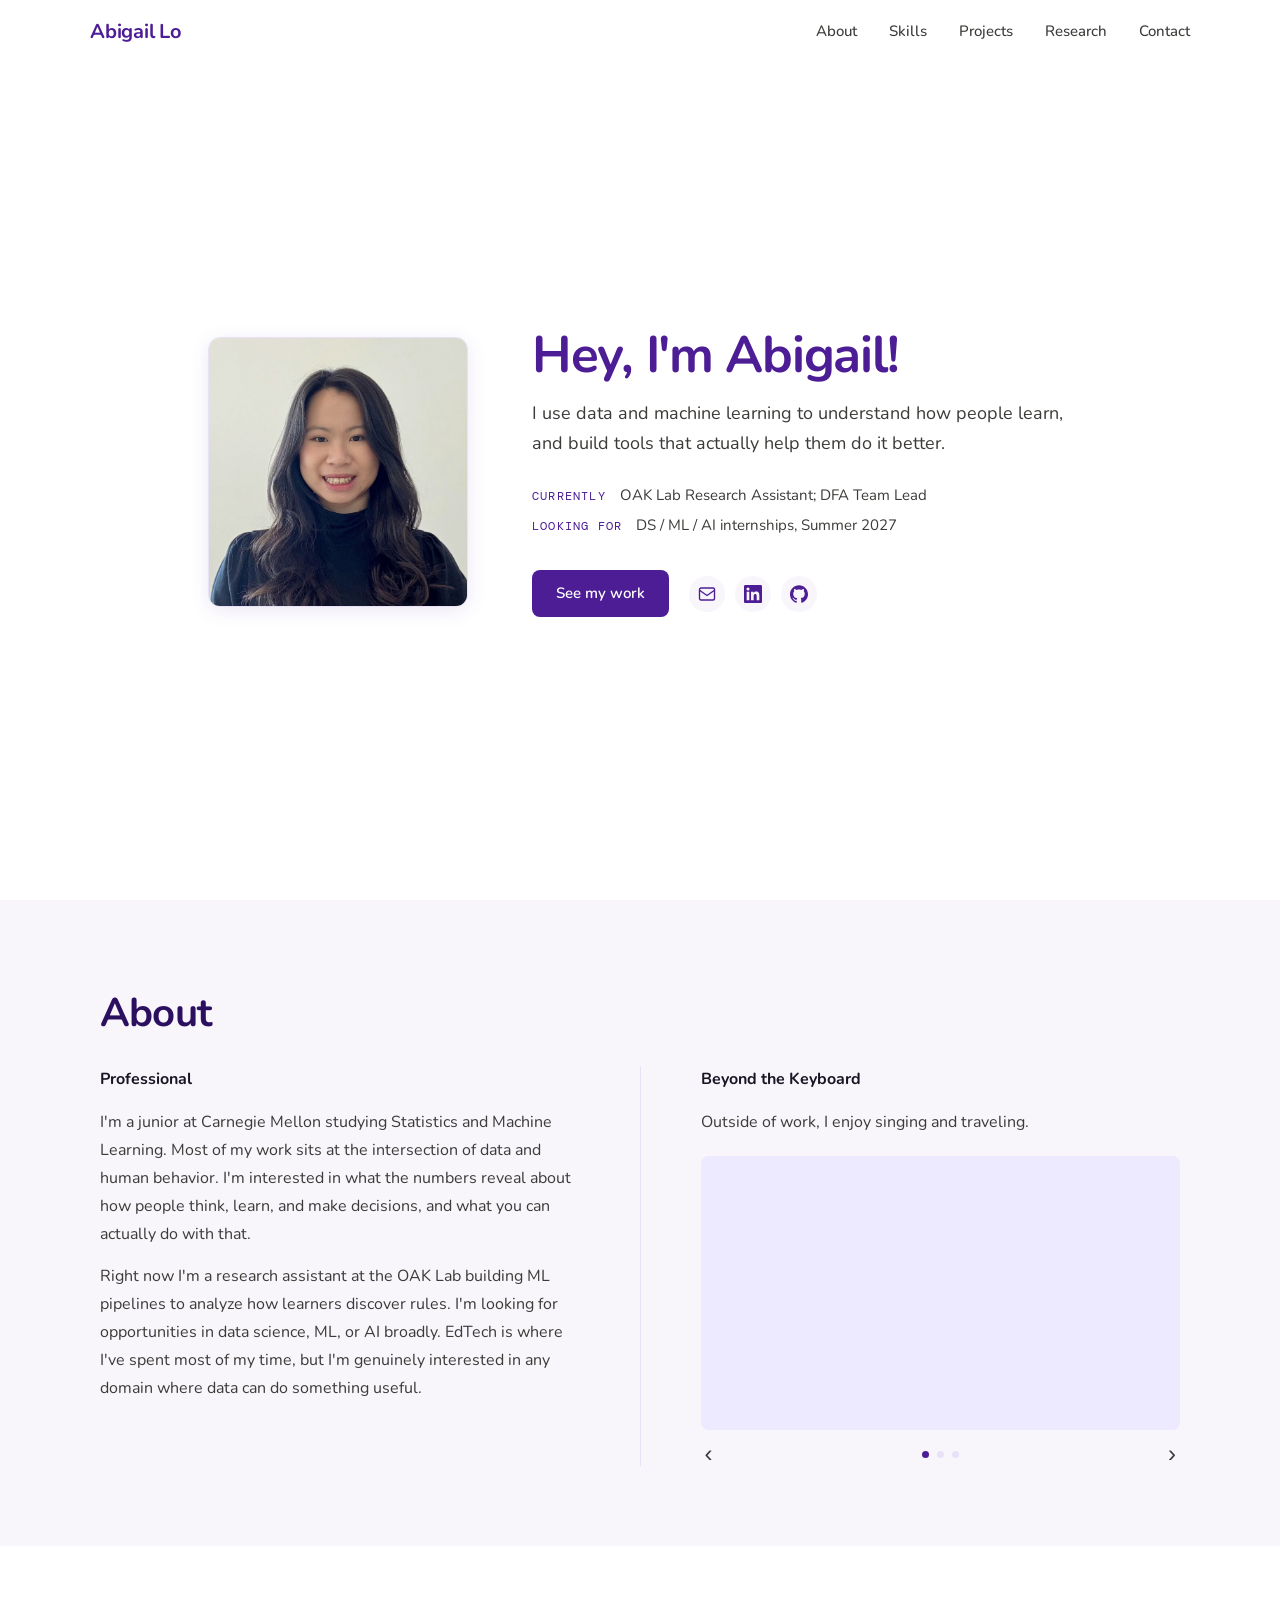
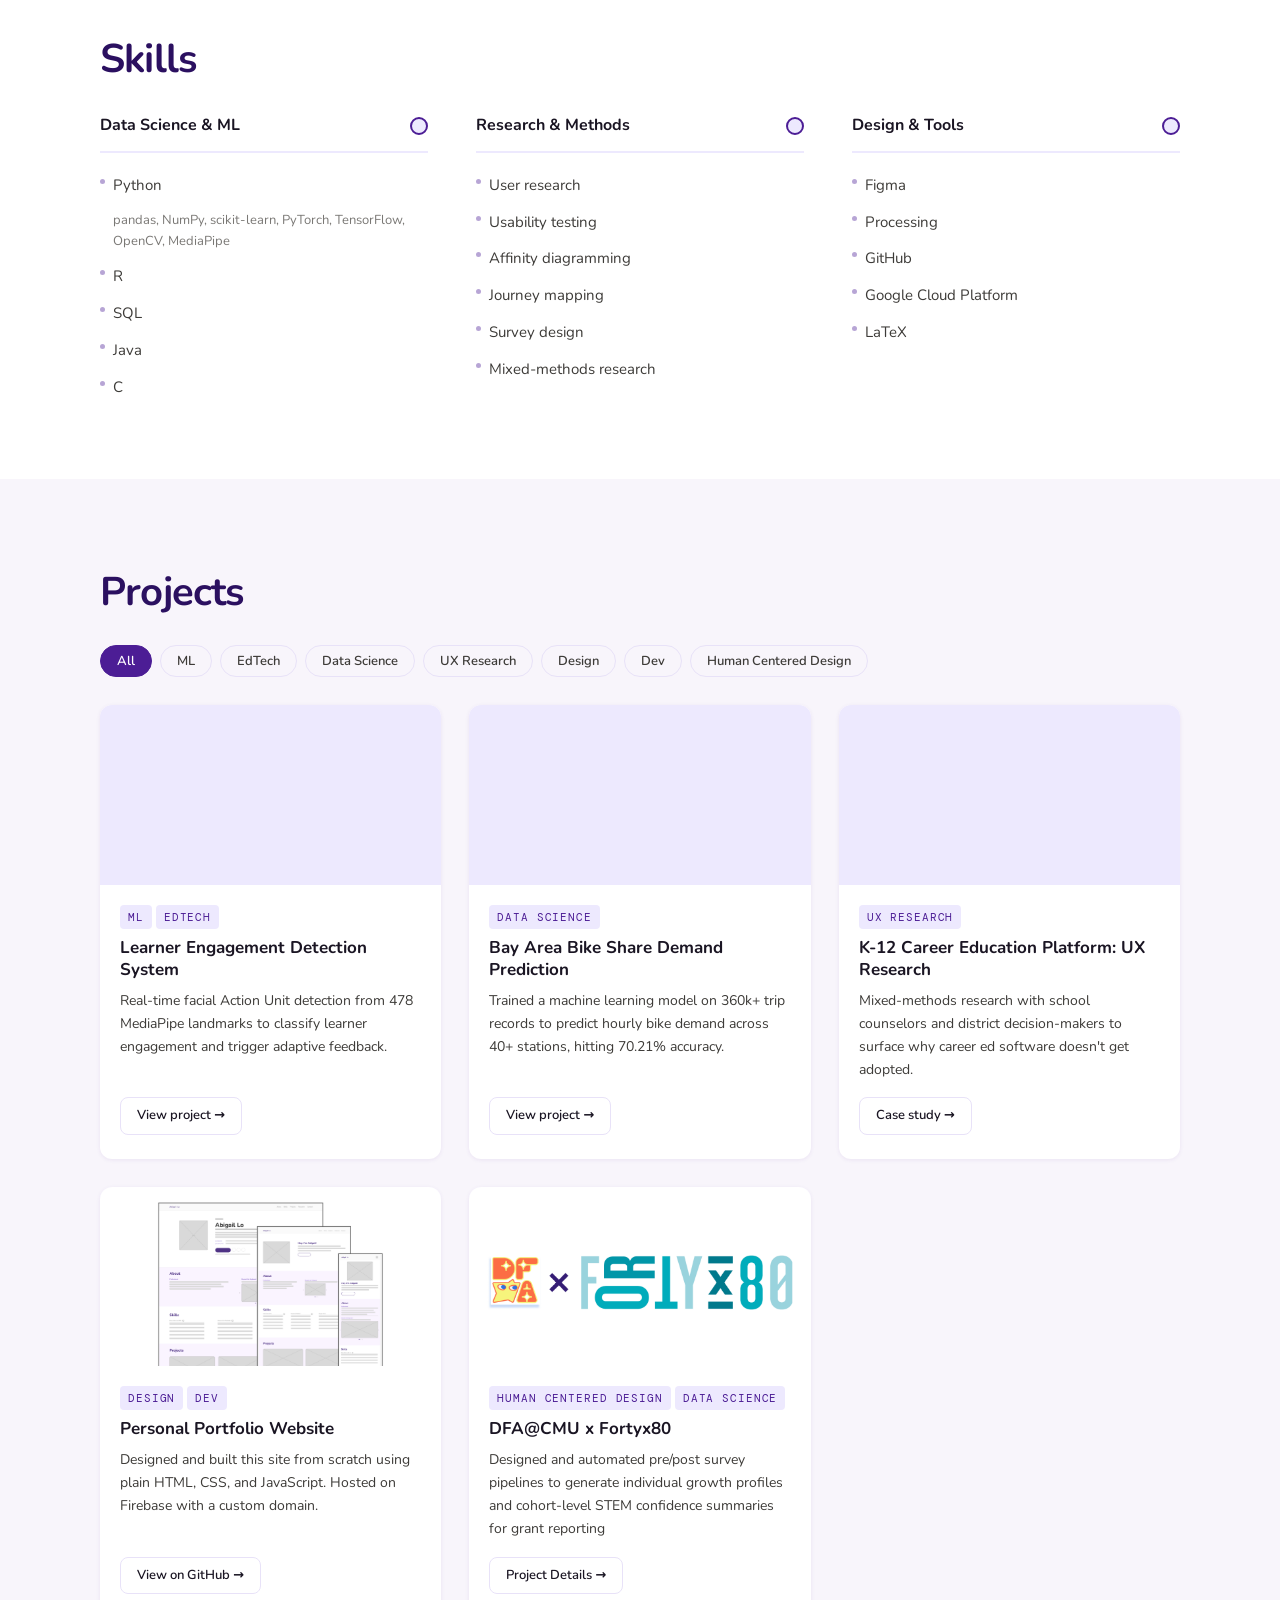
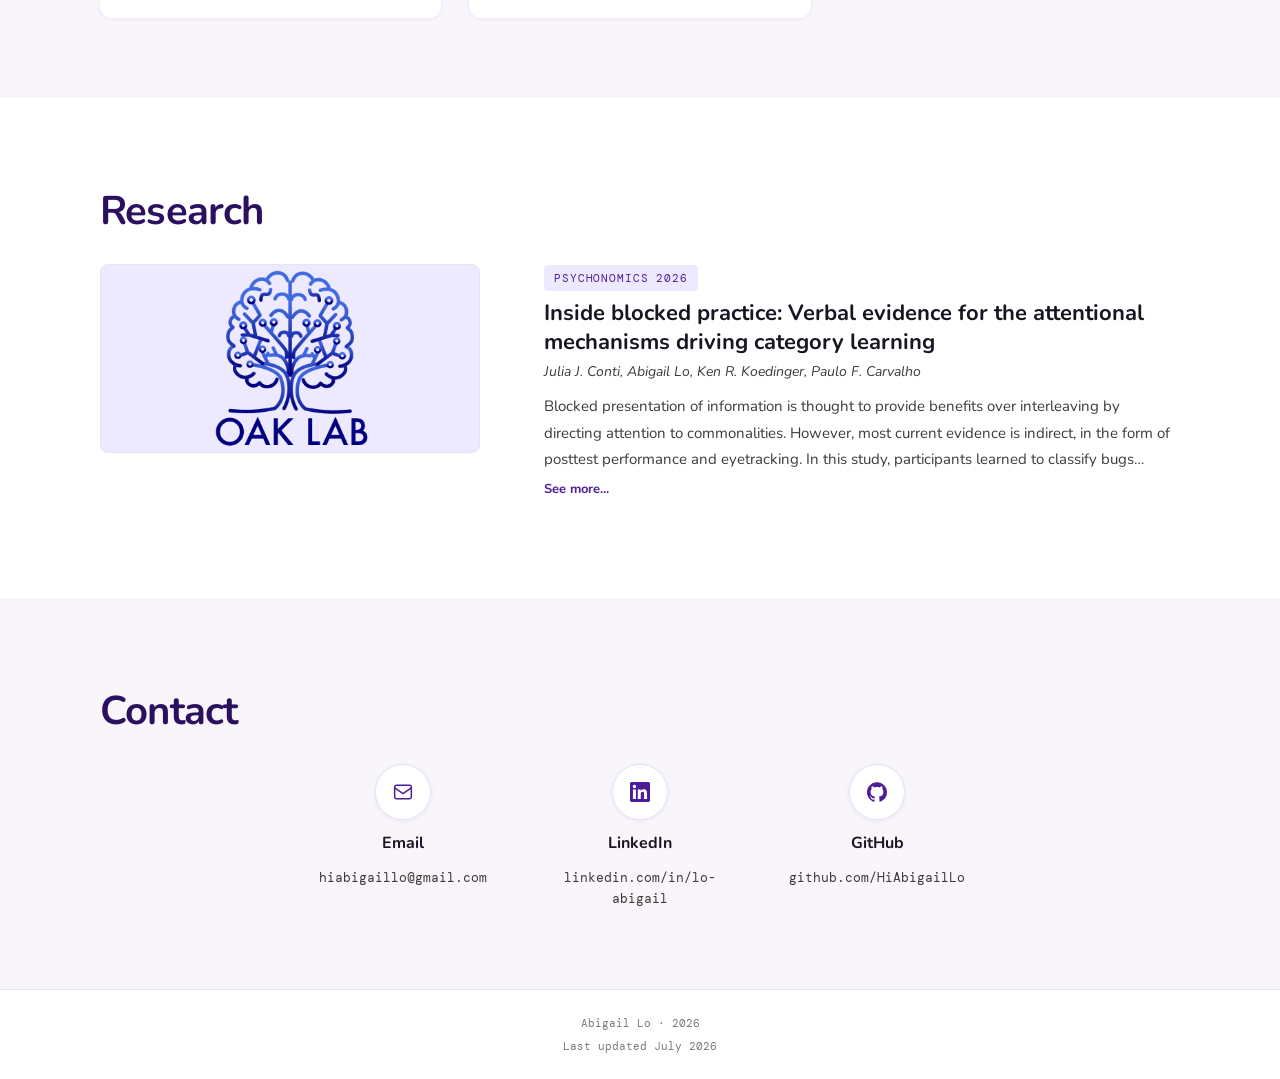
==== commit 66c7aa9c: "Content Management System + Research Section" ====
--- a/index.html
+++ b/index.html
@@ -11,7 +11,7 @@
 </head>
 <body>
 
-  <!-- ── NAV ─────────────────────────────────────────────── -->
+  <!-- NAV -->
   <nav class="nav" id="nav">
     <a class="nav__logo" href="#hero">Abigail Lo</a>
     <ul class="nav__links">
@@ -36,235 +36,81 @@
     </ul>
   </div>
 
-  <!-- ── HERO ─────────────────────────────────────────────── -->
+  <!-- HERO -->
   <section class="hero" id="hero">
     <div class="container">
       <div class="hero__inner">
         <div class="hero__photo-wrap reveal">
-          <img src="headshot.jpg" alt="Abigail Lo" class="hero__photo" />
+          <img src="photos/headshot.jpg" alt="Abigail Lo" class="hero__photo" />
         </div>
-        <div class="hero__content reveal">
-          <h1 class="hero__name">Hey, I'm Abigail!</h1>
-          <p class="hero__bio">I use data and machine learning to understand how people learn, and build tools that actually help them do it better.</p>
-          <div class="hero__currently">
-            <div><span class="hero__label">Currently</span> Research Assistant, OAK Lab</div>
-            <div><span class="hero__label">Looking for</span> DS / ML / AI internships, Summer 2027</div>
-          </div>
-          <div class="hero__actions">
-            <a class="btn btn--primary" href="#projects">See my work</a>
-            <div class="hero__socials">
-              <a href="mailto:hiabigaillo@gmail.com" class="hero__social-btn" aria-label="Email">
-                <svg width="18" height="18" viewBox="0 0 24 24" fill="none" stroke="currentColor" stroke-width="1.8"><rect x="2" y="4" width="20" height="16" rx="2"/><path d="m2 7 10 7 10-7"/></svg>
-              </a>
-              <a href="https://www.linkedin.com/in/lo-abigail/" target="_blank" rel="noopener" class="hero__social-btn" aria-label="LinkedIn">
-                <svg width="18" height="18" viewBox="0 0 24 24" fill="currentColor"><path d="M20.447 20.452h-3.554v-5.569c0-1.328-.027-3.037-1.852-3.037-1.853 0-2.136 1.445-2.136 2.939v5.667H9.351V9h3.414v1.561h.046c.477-.9 1.637-1.85 3.37-1.85 3.601 0 4.267 2.37 4.267 5.455v6.286zM5.337 7.433a2.062 2.062 0 0 1-2.063-2.065 2.064 2.064 0 1 1 2.063 2.065zm1.782 13.019H3.555V9h3.564v11.452zM22.225 0H1.771C.792 0 0 .774 0 1.729v20.542C0 23.227.792 24 1.771 24h20.451C23.2 24 24 23.227 24 22.271V1.729C24 .774 23.2 0 22.222 0h.003z"/></svg>
-              </a>
-              <a href="https://github.com/HiAbigailLo" target="_blank" rel="noopener" class="hero__social-btn" aria-label="GitHub">
-                <svg width="18" height="18" viewBox="0 0 24 24" fill="currentColor"><path d="M12 .297c-6.63 0-12 5.373-12 12 0 5.303 3.438 9.8 8.205 11.385.6.113.82-.258.82-.577 0-.285-.01-1.04-.015-2.04-3.338.724-4.042-1.61-4.042-1.61C4.422 18.07 3.633 17.7 3.633 17.7c-1.087-.744.084-.729.084-.729 1.205.084 1.838 1.236 1.838 1.236 1.07 1.835 2.809 1.305 3.495.998.108-.776.417-1.305.76-1.605-2.665-.3-5.466-1.332-5.466-5.93 0-1.31.465-2.38 1.235-3.22-.135-.303-.54-1.523.105-3.176 0 0 1.005-.322 3.3 1.23.96-.267 1.98-.399 3-.405 1.02.006 2.04.138 3 .405 2.28-1.552 3.285-1.23 3.285-1.23.645 1.653.24 2.873.12 3.176.765.84 1.23 1.91 1.23 3.22 0 4.61-2.805 5.625-5.475 5.92.42.36.81 1.096.81 2.22 0 1.606-.015 2.896-.015 3.286 0 .315.21.69.825.57C20.565 22.092 24 17.592 24 12.297c0-6.627-5.373-12-12-12"/></svg>
-              </a>
-            </div>
-          </div>
-        </div>
+        <!-- filled by render.js from content.json → hero -->
+        <div class="hero__content reveal" id="hero-content"></div>
       </div>
     </div>
   </section>
 
-  <!-- ── ABOUT ─────────────────────────────────────────────── -->
+  <!-- ABOUT -->
   <section class="about section" id="about">
     <div class="container">
       <h2 class="section__title reveal">About</h2>
       <div class="about__inner reveal">
-        <div class="about__professional">
-          <h3 class="about__sub-heading">Professional</h3>
-          <p>I'm a junior at Carnegie Mellon studying Statistics and Machine Learning. Most of my work sits at the intersection of data and human behavior. I'm interested in what the numbers reveal about how people think, learn, and make decisions, and what you can actually do with that.</p>
-          <p>Right now I'm a research assistant at the OAK Lab building ML pipelines to analyze how learners discover rules. I'm looking for opportunities in data science, ML, or AI broadly. EdTech is where I've spent most of my time, but I'm genuinely interested in any domain where data can do something useful.</p>
-        </div>
+        <!-- filled by render.js from content.json → about.professional -->
+        <div class="about__professional" id="about-professional"></div>
         <div class="about__divider" aria-hidden="true"></div>
-        <div class="about__beyond">
-          <h3 class="about__sub-heading">Beyond the Keyboard</h3>
-          <p>Outside of work, I [placeholder — add something personal here].</p>
-          <div class="about__carousel">
-            <div class="about__carousel-track">
-              <div class="about__carousel-placeholder" role="img" aria-label="Photo placeholder"></div>
-            </div>
-            <div class="about__carousel-controls">
-              <button class="about__carousel-btn" aria-label="Previous photo">&#8249;</button>
-              <div class="about__carousel-dots">
-                <span class="about__dot about__dot--active"></span>
-                <span class="about__dot"></span>
-                <span class="about__dot"></span>
-              </div>
-              <button class="about__carousel-btn" aria-label="Next photo">&#8250;</button>
-            </div>
-          </div>
-        </div>
+        <!-- filled by render.js from content.json → about.beyond -->
+        <div class="about__beyond" id="about-beyond"></div>
       </div>
     </div>
   </section>
 
-  <!-- ── SKILLS ─────────────────────────────────────────────── -->
+  <!-- SKILLS -->
   <section class="skills section" id="skills">
     <div class="container">
       <h2 class="section__title reveal">Skills</h2>
-      <div class="skills__grid reveal">
-
-        <div class="skills__group">
-          <div class="skills__group-header">
-            <h3 class="skills__group-name">Data Science &amp; ML</h3>
-            <span class="skills__dot" aria-hidden="true"></span>
-          </div>
-          <hr class="skills__rule" />
-          <ul class="skills__list">
-            <li>Python</li>
-            <li class="skills__sub-item">pandas, NumPy, scikit-learn, PyTorch, TensorFlow, OpenCV, MediaPipe</li>
-            <li>R</li>
-            <li>SQL</li>
-          </ul>
-        </div>
-
-        <div class="skills__group">
-          <div class="skills__group-header">
-            <h3 class="skills__group-name">Research &amp; Methods</h3>
-            <span class="skills__dot" aria-hidden="true"></span>
-          </div>
-          <hr class="skills__rule" />
-          <ul class="skills__list">
-            <li>User research</li>
-            <li>Usability testing</li>
-            <li>Affinity diagramming</li>
-            <li>Journey mapping</li>
-            <li>Survey design</li>
-            <li>Mixed-methods research</li>
-          </ul>
-        </div>
-
-        <div class="skills__group">
-          <div class="skills__group-header">
-            <h3 class="skills__group-name">Design &amp; Tools</h3>
-            <span class="skills__dot" aria-hidden="true"></span>
-          </div>
-          <hr class="skills__rule" />
-          <ul class="skills__list">
-            <li>Figma</li>
-            <li>Java / C</li>
-            <li>Processing</li>
-            <li>GitHub</li>
-            <li>Google Cloud Platform</li>
-            <li>LaTeX</li>
-          </ul>
-        </div>
-
-      </div>
+      <!-- filled by render.js from content.json → skills -->
+      <div class="skills__grid reveal" id="skills-grid"></div>
     </div>
   </section>
 
-  <!-- ── PROJECTS ─────────────────────────────────────────────── -->
+  <!-- PROJECTS -->
   <section class="projects section" id="projects">
     <div class="container">
       <h2 class="section__title reveal">Projects</h2>
-      <div class="projects__grid">
-
-        <article class="project-card reveal">
-          <div class="project-card__image" role="img" aria-label="Project screenshot placeholder"></div>
-          <div class="project-card__body">
-            <span class="project-card__tag">ML × EdTech</span>
-            <h3 class="project-card__title">Learner Engagement Detection System</h3>
-            <p class="project-card__desc">Real-time facial Action Unit detection from 478 MediaPipe landmarks to classify learner engagement and trigger adaptive feedback.</p>
-            <a href="https://github.com/HiAbigailLo" target="_blank" rel="noopener" class="btn btn--outline btn--sm">View project →</a>
-          </div>
-        </article>
-
-        <article class="project-card reveal">
-          <div class="project-card__image" role="img" aria-label="Project screenshot placeholder"></div>
-          <div class="project-card__body">
-            <span class="project-card__tag">Data Science</span>
-            <h3 class="project-card__title">Bay Area Bike Share Demand Prediction</h3>
-            <p class="project-card__desc">Trained a machine learning model on 360k+ trip records to predict hourly bike demand across 40+ stations, hitting 70.21% accuracy.</p>
-            <a href="https://github.com/HiAbigailLo" target="_blank" rel="noopener" class="btn btn--outline btn--sm">View project →</a>
-          </div>
-        </article>
-
-        <article class="project-card reveal">
-          <div class="project-card__image" role="img" aria-label="Project screenshot placeholder"></div>
-          <div class="project-card__body">
-            <span class="project-card__tag">UX Research</span>
-            <h3 class="project-card__title">K-12 Career Education Platform: UX Research</h3>
-            <p class="project-card__desc">Mixed-methods research with school counselors and district decision-makers to surface why career ed software doesn't get adopted.</p>
-            <a href="https://github.com/HiAbigailLo" target="_blank" rel="noopener" class="btn btn--outline btn--sm">Case study →</a>
-          </div>
-        </article>
-
-        <article class="project-card reveal">
-          <img src="website.png" alt="Personal portfolio website screenshot" class="project-card__image project-card__image--photo" />
-          <div class="project-card__body">
-            <span class="project-card__tag">UX × Design × Dev</span>
-            <h3 class="project-card__title">Personal Portfolio Website</h3>
-            <p class="project-card__desc">Designed and built this site from scratch using plain HTML, CSS, and JavaScript. Hosted on Firebase with a custom domain.</p>
-            <a href="https://github.com/HiAbigailLo/website" target="_blank" rel="noopener" class="btn btn--outline btn--sm">View on GitHub →</a>
-          </div>
-        </article>
-
-      </div>
+      <!-- filter buttons filled by render.js from all unique tags across projects -->
+      <div id="projects-filters"></div>
+      <!-- filled by render.js from content.json → projects (each card gets its own .reveal) -->
+      <div class="projects__grid" id="projects-grid"></div>
     </div>
   </section>
 
-  <!-- ── RESEARCH ─────────────────────────────────────────────── -->
+  <!-- RESEARCH -->
   <section class="research section" id="research">
     <div class="container">
       <h2 class="section__title reveal">Research</h2>
-      <div class="research__inner reveal">
-        <div class="research__poster-wrap">
-          <div class="research__poster-img" role="img" aria-label="Research poster placeholder">
-            <span class="research__poster-label">poster</span>
-          </div>
-        </div>
-        <div class="research__content">
-          <span class="research__badge">PNOMIX 2025</span>
-          <h3 class="research__title">[Research title placeholder]</h3>
-          <p class="research__desc">[Abstract placeholder. Add your research abstract here once available. Describe your study, methods, and findings.]</p>
-          <a href="#" class="btn btn--outline btn--sm">View Poster →</a>
-        </div>
-      </div>
+      <!-- filled by render.js from content.json → research (supports multiple entries) -->
+      <div id="research-list"></div>
     </div>
   </section>
 
-  <!-- ── CONTACT ─────────────────────────────────────────────── -->
+  <!-- CONTACT -->
   <section class="contact section" id="contact">
     <div class="container">
       <h2 class="section__title reveal">Contact</h2>
-      <div class="contact__grid reveal">
-        <div class="contact__item">
-          <a href="mailto:hiabigaillo@gmail.com" class="contact__circle" aria-label="Email">
-            <svg width="20" height="20" viewBox="0 0 24 24" fill="none" stroke="currentColor" stroke-width="1.8"><rect x="2" y="4" width="20" height="16" rx="2"/><path d="m2 7 10 7 10-7"/></svg>
-          </a>
-          <span class="contact__label">Email</span>
-          <span class="contact__handle">hiabigaillo@gmail.com</span>
-        </div>
-        <div class="contact__item">
-          <a href="https://www.linkedin.com/in/lo-abigail/" target="_blank" rel="noopener" class="contact__circle" aria-label="LinkedIn">
-            <svg width="20" height="20" viewBox="0 0 24 24" fill="currentColor"><path d="M20.447 20.452h-3.554v-5.569c0-1.328-.027-3.037-1.852-3.037-1.853 0-2.136 1.445-2.136 2.939v5.667H9.351V9h3.414v1.561h.046c.477-.9 1.637-1.85 3.37-1.85 3.601 0 4.267 2.37 4.267 5.455v6.286zM5.337 7.433a2.062 2.062 0 0 1-2.063-2.065 2.064 2.064 0 1 1 2.063 2.065zm1.782 13.019H3.555V9h3.564v11.452zM22.225 0H1.771C.792 0 0 .774 0 1.729v20.542C0 23.227.792 24 1.771 24h20.451C23.2 24 24 23.227 24 22.271V1.729C24 .774 23.2 0 22.222 0h.003z"/></svg>
-          </a>
-          <span class="contact__label">LinkedIn</span>
-          <span class="contact__handle">linkedin.com/in/lo-abigail</span>
-        </div>
-        <div class="contact__item">
-          <a href="https://github.com/HiAbigailLo" target="_blank" rel="noopener" class="contact__circle" aria-label="GitHub">
-            <svg width="20" height="20" viewBox="0 0 24 24" fill="currentColor"><path d="M12 .297c-6.63 0-12 5.373-12 12 0 5.303 3.438 9.8 8.205 11.385.6.113.82-.258.82-.577 0-.285-.01-1.04-.015-2.04-3.338.724-4.042-1.61-4.042-1.61C4.422 18.07 3.633 17.7 3.633 17.7c-1.087-.744.084-.729.084-.729 1.205.084 1.838 1.236 1.838 1.236 1.07 1.835 2.809 1.305 3.495.998.108-.776.417-1.305.76-1.605-2.665-.3-5.466-1.332-5.466-5.93 0-1.31.465-2.38 1.235-3.22-.135-.303-.54-1.523.105-3.176 0 0 1.005-.322 3.3 1.23.96-.267 1.98-.399 3-.405 1.02.006 2.04.138 3 .405 2.28-1.552 3.285-1.23 3.285-1.23.645 1.653.24 2.873.12 3.176.765.84 1.23 1.91 1.23 3.22 0 4.61-2.805 5.625-5.475 5.92.42.36.81 1.096.81 2.22 0 1.606-.015 2.896-.015 3.286 0 .315.21.69.825.57C20.565 22.092 24 17.592 24 12.297c0-6.627-5.373-12-12-12"/></svg>
-          </a>
-          <span class="contact__label">GitHub</span>
-          <span class="contact__handle">github.com/HiAbigailLo</span>
-        </div>
-      </div>
+      <!-- filled by render.js — links pulled from content.json → hero -->
+      <div class="contact__grid reveal" id="contact-grid"></div>
     </div>
   </section>
 
-  <!-- ── FOOTER ─────────────────────────────────────────────── -->
+  <!-- FOOTER -->
   <footer class="footer">
     <div class="container">
       <p>Abigail Lo · <span id="year"></span></p>
+      <p class="footer__updated">Last updated <span id="last-updated"></span></p>
     </div>
   </footer>
 
+  <!-- render.js must load before script.js so content exists when observers run -->
+  <script src="render.js"></script>
   <script src="script.js"></script>
 </body>
 </html>
--- a/styles.css
+++ b/styles.css
@@ -6,8 +6,8 @@
   --bg-alt:     #F8F5FB;
   --border:     #E8E2F8;
   --text:       #1A1523;
-  --text-muted: #6F6D69;
-  --text-light: #B5B3B0;
+  --text-muted: #3D3B38;
+  --text-light: #7A7875;
 
   --purple:     #4C1D95;
   --purple-dim: #EDE9FE;
@@ -62,7 +62,7 @@
   font-weight: 700;
   letter-spacing: -0.02em;
   color: #2B1060;
-  margin-bottom: 48px;
+  margin-bottom: 20px;
 }
 
 /* buttons */
@@ -445,6 +445,36 @@
 /* projects — card grid with image on top */
 .projects { background: var(--bg-alt); }
 
+/* filter bar above the grid */
+.projects__filters {
+  display: flex;
+  flex-wrap: wrap;
+  gap: 8px;
+  margin-bottom: 28px;
+}
+
+.projects__filter {
+  padding: 6px 16px;
+  border-radius: 20px;
+  border: 1.5px solid var(--border);
+  background: transparent;
+  font-family: var(--font-sans);
+  font-size: 13px;
+  font-weight: 600;
+  color: var(--text-muted);
+  cursor: pointer;
+  transition: all 0.15s;
+}
+.projects__filter:hover { border-color: var(--purple); color: var(--purple); }
+.projects__filter.active {
+  background: var(--purple);
+  border-color: var(--purple);
+  color: #fff;
+}
+
+/* hidden cards removed from grid flow (no gaps) */
+.project-card.hidden { display: none; }
+
 .projects__grid {
   display: grid;
   grid-template-columns: repeat(3, 1fr);
@@ -485,6 +515,13 @@
   flex-direction: column;
   gap: 8px;
   flex: 1;
+}
+
+/* wrapping row of tag chips */
+.project-card__tags {
+  display: flex;
+  flex-wrap: wrap;
+  gap: 4px;
 }
 
 .project-card__tag {
@@ -497,7 +534,6 @@
   background: var(--purple-dim);
   padding: 3px 8px;
   border-radius: var(--radius-sm);
-  align-self: flex-start;
 }
 
 .project-card__title {
@@ -529,15 +565,25 @@
   align-items: start;
 }
 
-/* placeholder until real poster is uploaded */
+/* poster frame — same size whether placeholder or real image */
 .research__poster-img {
   width: 100%;
   aspect-ratio: 395 / 196;
   background: var(--purple-dim);
   border-radius: var(--radius-md);
+  border: 1px solid var(--border);
   display: flex;
   align-items: center;
   justify-content: center;
+  overflow: hidden;
+}
+
+/* actual poster photo fills the frame without cropping */
+.research__poster-photo {
+  width: 100%;
+  height: 100%;
+  object-fit: contain;
+  display: block;
 }
 
 .research__poster-label {
@@ -557,7 +603,7 @@
   background: var(--purple-dim);
   padding: 4px 10px;
   border-radius: var(--radius-sm);
-  margin-bottom: 16px;
+  margin-bottom: 8px;
 }
 
 .research__title {
@@ -565,15 +611,47 @@
   font-weight: 700;
   color: var(--text);
   line-height: 1.3;
-  margin-bottom: 16px;
-}
-
+  margin-bottom: 4px;
+}
+
+/* author names line */
+.research__authors {
+  font-size: 14px;
+  color: var(--text-muted);
+  margin-bottom: 10px;
+  font-style: italic;
+}
+
+/* abstract — clamped to 3 lines by default */
 .research__desc {
-  font-size: 16px;
+  font-size: 15px;
   color: var(--text-muted);
   line-height: 1.75;
-  margin-bottom: 24px;
-}
+  margin-bottom: 8px;
+  display: -webkit-box;
+  -webkit-line-clamp: 3;
+  -webkit-box-orient: vertical;
+  overflow: hidden;
+}
+.research__desc.expanded {
+  display: block;
+  overflow: visible;
+}
+
+/* see more / see less toggle */
+.research__toggle {
+  background: none;
+  border: none;
+  font-family: var(--font-sans);
+  font-size: 13px;
+  font-weight: 700;
+  color: var(--purple);
+  cursor: pointer;
+  padding: 0;
+  margin-bottom: 20px;
+  display: block;
+}
+.research__toggle:hover { opacity: 0.75; }
 
 /* contact — three centered icon circles */
 .contact { background: var(--bg-alt); }
@@ -632,7 +710,9 @@
 }
 .footer .container {
   display: flex;
-  justify-content: center;
+  flex-direction: column;
+  align-items: center;
+  gap: 4px;
 }
 .footer p {
   font-family: var(--font-mono);
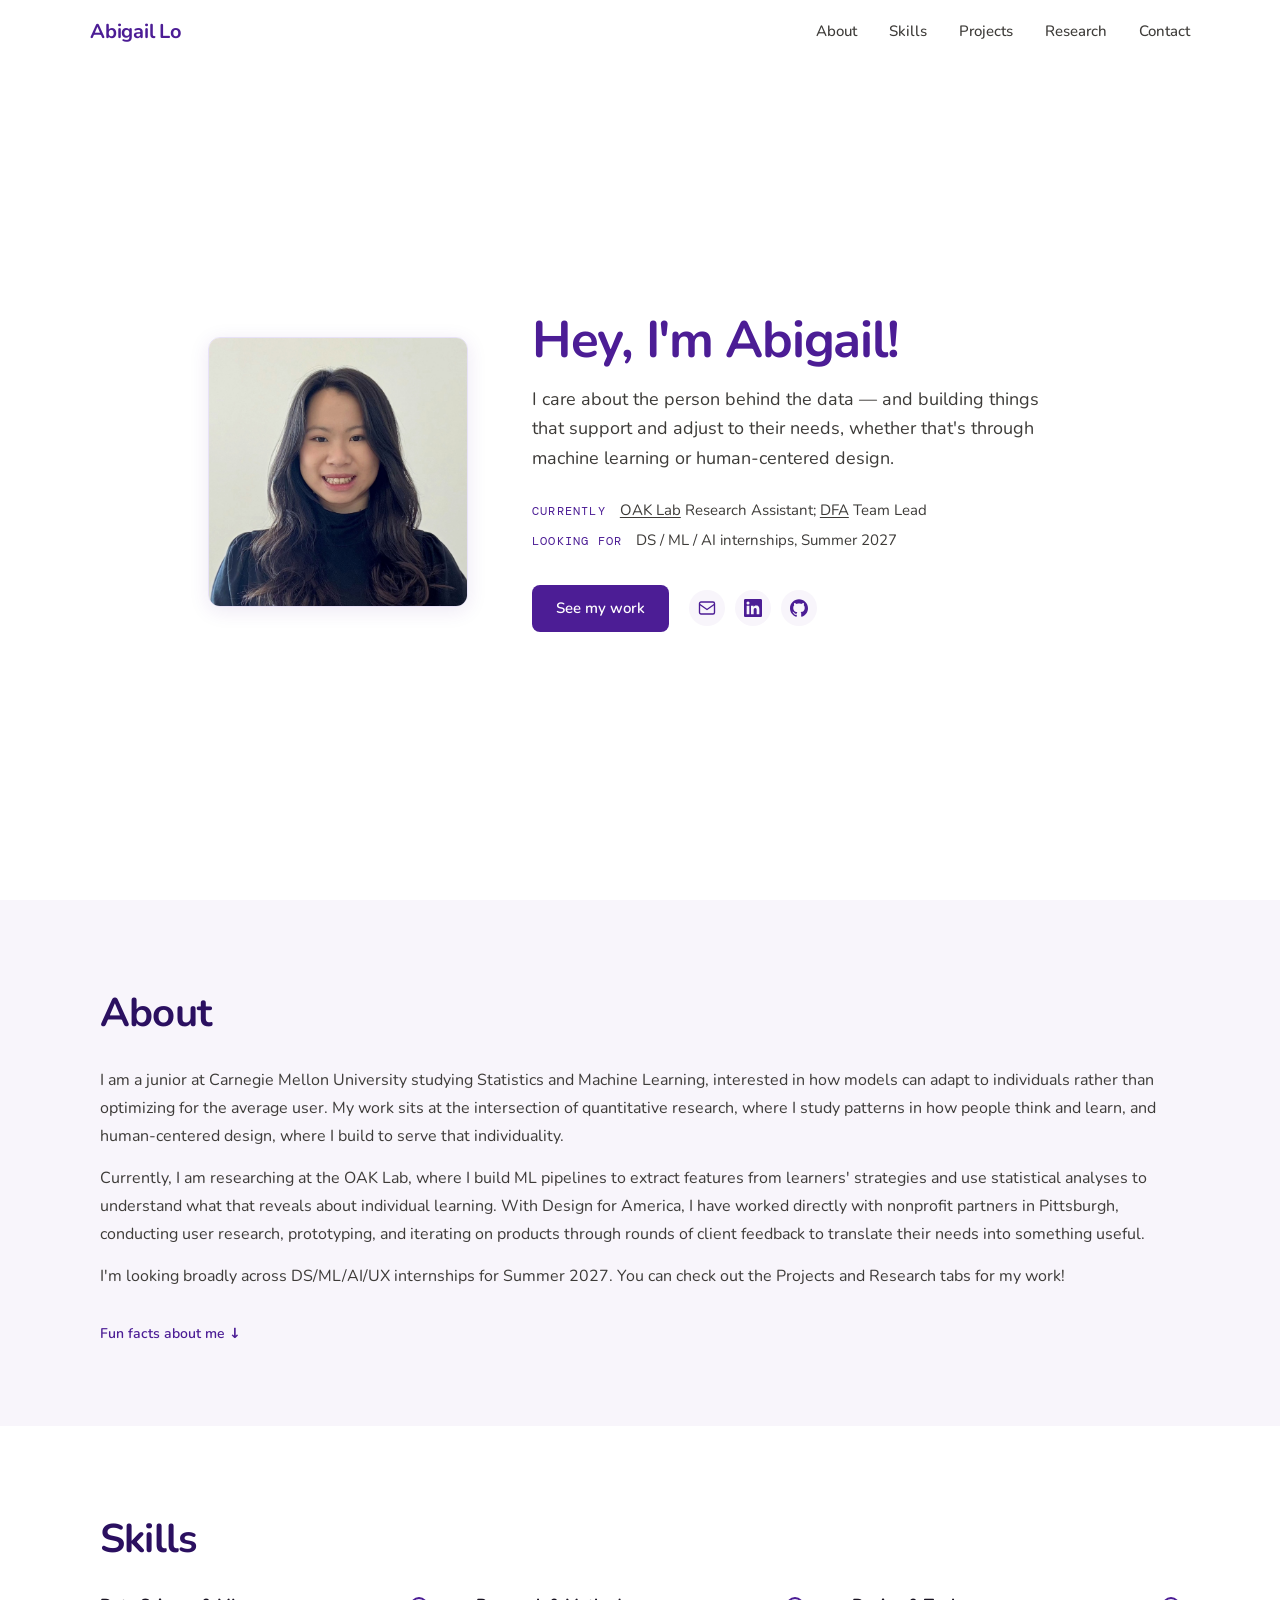
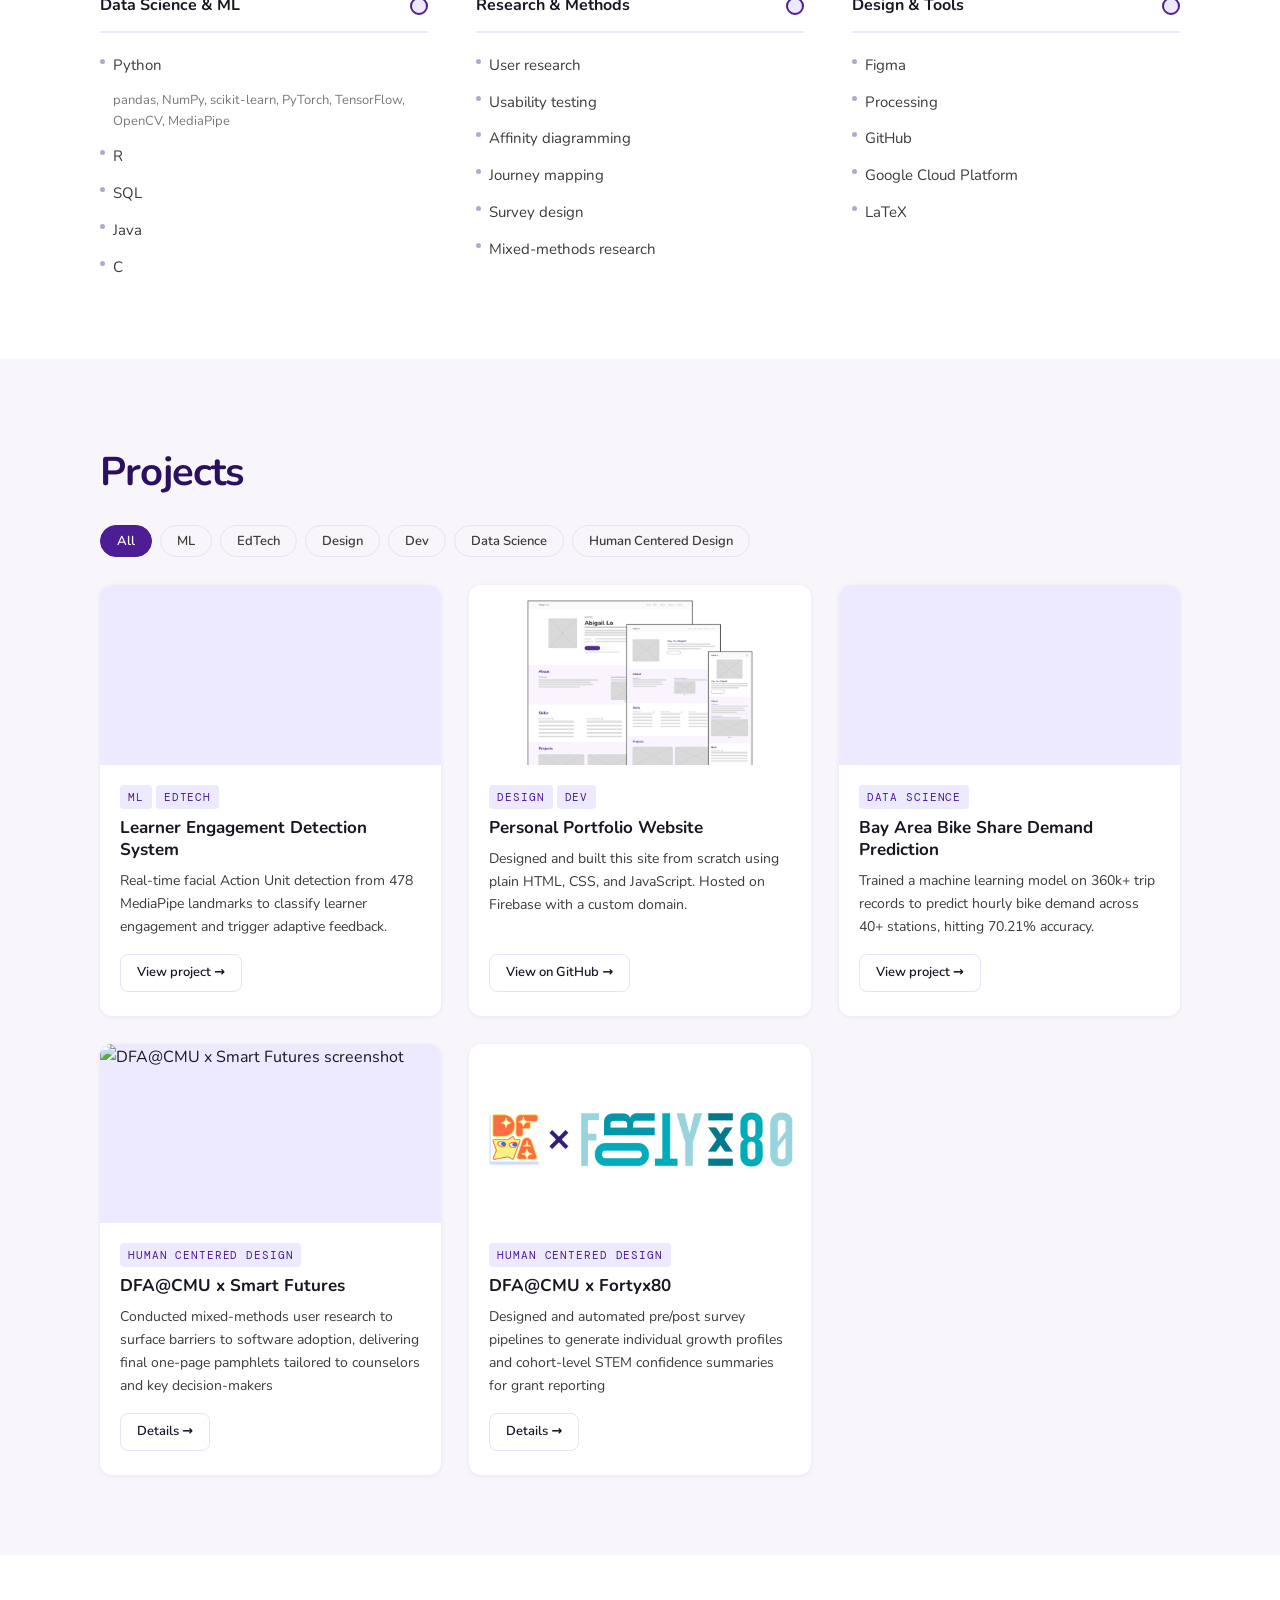
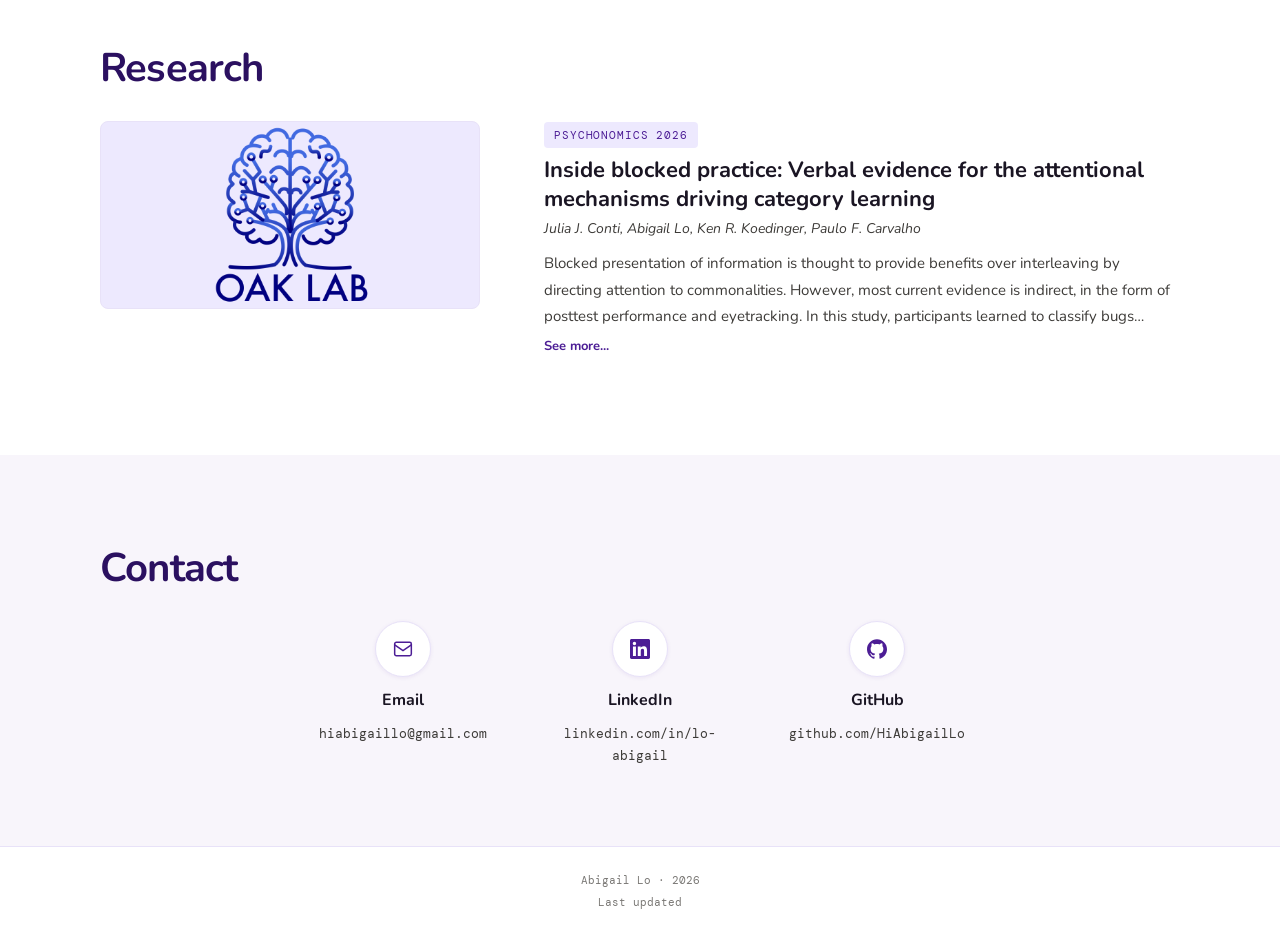
==== commit 076aff98: "About Section" ====
--- a/index.html
+++ b/index.html
@@ -4,6 +4,7 @@
   <meta charset="UTF-8" />
   <meta name="viewport" content="width=device-width, initial-scale=1.0" />
   <title>Abigail Lo</title>
+  <link rel="canonical" href="https://abigaillo.com" />
   <link rel="stylesheet" href="styles.css" />
   <link rel="preconnect" href="https://fonts.googleapis.com" />
   <link rel="preconnect" href="https://fonts.gstatic.com" crossorigin />
--- a/styles.css
+++ b/styles.css
@@ -242,6 +242,12 @@
   color: var(--text-muted);
 }
 
+.hero__currently a {
+  color: inherit;
+  text-decoration: underline;
+  text-underline-offset: 2px;
+}
+
 .hero__label {
   font-family: var(--font-mono);
   font-size: 12px;
@@ -289,8 +295,11 @@
 
 .about__professional {
   flex: 1;
-  padding-right: 60px;
-}
+  padding-right: 0;
+}
+
+.about__divider,
+.about__beyond { display: none; }
 
 /* vertical divider between the two columns */
 .about__divider {
@@ -320,6 +329,44 @@
 }
 .about__professional p:last-child { margin-bottom: 0; }
 
+.about__more-btn {
+  margin-top: 20px;
+  background: none;
+  border: none;
+  padding: 0;
+  font-family: var(--sans);
+  font-size: 14px;
+  color: var(--purple);
+  cursor: pointer;
+  font-weight: 600;
+}
+.about__more-btn:hover { text-decoration: underline; }
+
+.about__fun-facts {
+  display: none;
+  margin-top: 24px;
+  padding-top: 24px;
+  border-top: 1px solid var(--border);
+  align-items: flex-start;
+  gap: 40px;
+}
+.about__fun-facts.open { display: flex; }
+
+.about__facts-list {
+  list-style: none;
+  display: flex;
+  flex-direction: column;
+  gap: 12px;
+  flex: 1;
+}
+
+.about__facts-list li {
+  font-size: 15px;
+  color: var(--text-muted);
+  line-height: 1.6;
+  white-space: pre-line;
+}
+
 .about__beyond > p {
   font-size: 16px;
   color: var(--text-muted);
@@ -328,6 +375,28 @@
 }
 
 /* photo carousel placeholder — replace with real images later */
+.about__carousel { flex: 0 0 40%; }
+
+.about__carousel-slide {
+  display: none;
+}
+.about__carousel-slide.active { display: block; }
+
+.about__carousel-slide img {
+  width: 100%;
+  aspect-ratio: 16 / 9;
+  object-fit: cover;
+  border-radius: var(--radius-md);
+  display: block;
+}
+
+.about__carousel-caption {
+  font-size: 11px;
+  color: var(--text-light);
+  text-align: center;
+  margin-top: 6px;
+}
+
 .about__carousel-placeholder {
   width: 100%;
   aspect-ratio: 280 / 160;
